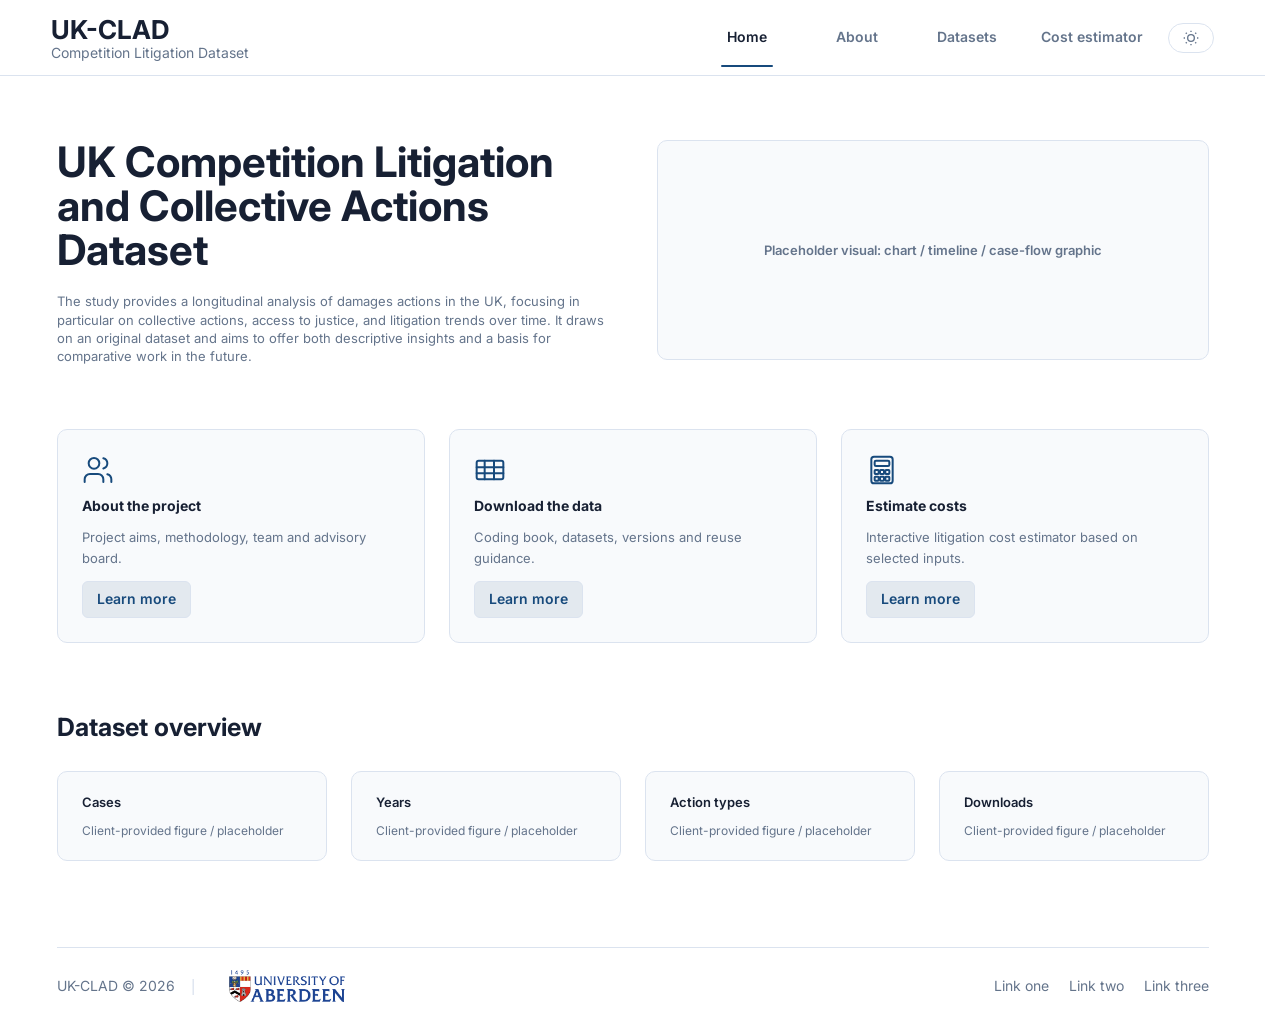
==== index.html @ e4379e20 "Style: Fix person svg" ====
<!doctype html>
<html lang="en">

<head>
  <meta charset="utf-8">
  <meta name="viewport" content="width=device-width, initial-scale=1">
  <title>UK-CLAD</title>
  <link rel="preconnect" href="https://fonts.googleapis.com">
  <link rel="preconnect" href="https://fonts.gstatic.com" crossorigin>
  <link href="https://fonts.googleapis.com/css2?family=Inter:wght@400;600;700&display=swap" rel="stylesheet">
  <link rel="stylesheet" href="css/styles.css">
</head>

<body>
  <header class="site-header">
    <a class="site-logo" href="index.html">
      UK-CLAD
      <span class="site-logo-sub">Competition Litigation Dataset</span>
    </a>
    <nav class="site-nav" aria-label="Main navigation">
      <a href="index.html" aria-current="page">Home</a>
      <a href="pages/about.html">About</a>
      <a href="pages/datasets.html">Datasets</a>
      <a href="pages/cost-estimator.html">Cost estimator</a>
      <button class="tbtn theme-toggle" id="tbtn" type="button" aria-label="Toggle theme">
        <svg class="tbtn-sun" viewBox="0 0 24 24" fill="none" stroke="currentColor" stroke-width="2" width="14" height="14">
          <circle cx="12" cy="12" r="5"/><line x1="12" y1="1" x2="12" y2="3"/><line x1="12" y1="21" x2="12" y2="23"/><line x1="4.22" y1="4.22" x2="5.64" y2="5.64"/><line x1="18.36" y1="18.36" x2="19.78" y2="19.78"/><line x1="1" y1="12" x2="3" y2="12"/><line x1="21" y1="12" x2="23" y2="12"/><line x1="4.22" y1="19.78" x2="5.64" y2="18.36"/><line x1="18.36" y1="5.64" x2="19.78" y2="4.22"/>
        </svg>
        <svg class="tbtn-moon" viewBox="0 0 16 16" fill="currentColor" width="11" height="11">
          <path d="M6 .278a.768.768 0 0 1 .08.858 7.208 7.208 0 0 0-.878 3.46c0 4.021 3.278 7.277 7.318 7.277.527 0 1.04-.055 1.533-.16a.787.787 0 0 1 .81.316.733.733 0 0 1-.031.893A8.349 8.349 0 0 1 8.344 16C3.734 16 0 12.286 0 7.71 0 4.266 2.114 1.312 5.124.06A.752.752 0 0 1 6 .278z"/>
        </svg>
      </button>
    </nav>
    <button class="hamburger" id="hamburger" type="button" aria-label="Toggle menu" aria-controls="mobile-menu" aria-expanded="false">
      <svg fill="none" stroke="currentColor" viewBox="0 0 24 24">
        <path stroke-linecap="round" stroke-linejoin="round" stroke-width="2" d="M4 6h16M4 12h16M4 18h16"/>
      </svg>
    </button>
  </header>

  <div id="mobile-menu" aria-hidden="true">
    <ul class="mobile-nav">
      <li><a href="index.html" aria-current="page">Home</a></li>
      <li><a href="pages/about.html">About</a></li>
      <li><a href="pages/datasets.html">Datasets</a></li>
      <li><a href="pages/cost-estimator.html">Cost estimator</a></li>
    </ul>
    <button class="tbtn theme-toggle mobile-theme-toggle" type="button" aria-label="Toggle theme">
      <svg class="tbtn-sun" viewBox="0 0 24 24" fill="none" stroke="currentColor" stroke-width="2" width="14" height="14">
        <circle cx="12" cy="12" r="5"/><line x1="12" y1="1" x2="12" y2="3"/><line x1="12" y1="21" x2="12" y2="23"/><line x1="4.22" y1="4.22" x2="5.64" y2="5.64"/><line x1="18.36" y1="18.36" x2="19.78" y2="19.78"/><line x1="1" y1="12" x2="3" y2="12"/><line x1="21" y1="12" x2="23" y2="12"/><line x1="4.22" y1="19.78" x2="5.64" y2="18.36"/><line x1="18.36" y1="5.64" x2="19.78" y2="4.22"/>
      </svg>
      <svg class="tbtn-moon" viewBox="0 0 16 16" fill="currentColor" width="11" height="11">
        <path d="M6 .278a.768.768 0 0 1 .08.858 7.208 7.208 0 0 0-.878 3.46c0 4.021 3.278 7.277 7.318 7.277.527 0 1.04-.055 1.533-.16a.787.787 0 0 1 .81.316.733.733 0 0 1-.031.893A8.349 8.349 0 0 1 8.344 16C3.734 16 0 12.286 0 7.71 0 4.266 2.114 1.312 5.124.06A.752.752 0 0 1 6 .278z"/>
      </svg>
      <span>Toggle theme</span>
    </button>
  </div>

  <main class="page-shell">

    <!-- TOP SECTION: PROJECT INFO -->
    <section class="home-hero">
      <div class="home-hero-text">
        <h1 class="home-title">UK Competition Litigation and Collective Actions Dataset</h1>
        <p class="home-subtitle">The study provides a longitudinal analysis of damages actions in the UK, focusing in particular on collective actions, access to justice, and litigation trends over time. It draws on an original dataset and aims to offer both descriptive insights and a basis for comparative work in the future.</p>
      </div>
      <div class="home-visual">
        <p>Placeholder visual: chart / timeline / case-flow graphic</p>
      </div>
    </section>

    <!-- FEATURE CARDS -->
    <section class="home-cards" aria-label="Site sections">
      <article class="home-card">
        <svg class="home-card-icon" aria-hidden="true" viewBox="0 0 24 24" fill="none" stroke="currentColor" stroke-width="1.5" stroke-linecap="round" stroke-linejoin="round">
          <circle cx="9" cy="7" r="4"/>
          <path d="M16 21v-2a4 4 0 0 0-4-4H6a4 4 0 0 0-4 4v2"/>
          <path d="M16 3.13a4 4 0 0 1 0 7.75"/>
          <path d="M22 21v-2a4 4 0 0 0-3-3.87"/>
        </svg>
        <h2 class="home-card-title">About the project</h2>
        <p class="home-card-desc">Project aims, methodology, team and advisory board.</p>
        <a href="pages/about.html" class="home-card-link">Learn more</a>
      </article>
      <article class="home-card">
        <svg class="home-card-icon" aria-hidden="true" viewBox="0 0 24 24" fill="none" stroke="currentColor" stroke-width="1.5" stroke-linecap="round" stroke-linejoin="round">
          <rect x="2" y="5" width="20" height="14" rx="1.5"/>
          <line x1="2" y1="10" x2="22" y2="10"/>
          <line x1="2" y1="14.5" x2="22" y2="14.5"/>
          <line x1="8" y1="5" x2="8" y2="19"/>
          <line x1="15" y1="5" x2="15" y2="19"/>
        </svg>
        <h2 class="home-card-title">Download the data</h2>
        <p class="home-card-desc">Coding book, datasets, versions and reuse guidance.</p>
        <a href="pages/datasets.html" class="home-card-link">Learn more</a>
      </article>
      <article class="home-card">
        <svg class="home-card-icon" aria-hidden="true" viewBox="0 0 24 24" fill="none" stroke="currentColor" stroke-width="1.5" stroke-linecap="round" stroke-linejoin="round">
          <rect x="4" y="2" width="16" height="20" rx="2"/>
          <rect x="6.5" y="5" width="11" height="4" rx="1"/>
          <rect x="6.5" y="12" width="3" height="3" rx="0.5"/>
          <rect x="10.5" y="12" width="3" height="3" rx="0.5"/>
          <rect x="14.5" y="12" width="3" height="3" rx="0.5"/>
          <rect x="6.5" y="17" width="3" height="3" rx="0.5"/>
          <rect x="10.5" y="17" width="3" height="3" rx="0.5"/>
          <rect x="14.5" y="17" width="3" height="3" rx="0.5"/>
        </svg>
        <h2 class="home-card-title">Estimate costs</h2>
        <p class="home-card-desc">Interactive litigation cost estimator based on selected inputs.</p>
        <a href="pages/cost-estimator.html" class="home-card-link">Learn more</a>
      </article>
    </section>

    <!-- DATASET OVERVIEW -->
    <section class="home-overview">
      <h2 class="home-overview-title">Dataset overview</h2>
      <div class="home-stats">
        <div class="home-stat">
          <p class="home-stat-label">Cases</p>
          <p class="home-stat-value">Client-provided figure / placeholder</p>
        </div>
        <div class="home-stat">
          <p class="home-stat-label">Years</p>
          <p class="home-stat-value">Client-provided figure / placeholder</p>
        </div>
        <div class="home-stat">
          <p class="home-stat-label">Action types</p>
          <p class="home-stat-value">Client-provided figure / placeholder</p>
        </div>
        <div class="home-stat">
          <p class="home-stat-label">Downloads</p>
          <p class="home-stat-value">Client-provided figure / placeholder</p>
        </div>
      </div>
    </section>

  </main>

  <div id="site-footer"></div>

  <script src="js/main.js"></script>
  <script src="js/navigation.js"></script>
  <script src="js/footer.js"></script>
</body>

</html>
---- css/styles.css ----
:root {
  --color-background: #f8fafc;
  --color-surface: #ffffff;
  --color-text: #172033;
  --color-muted: #64748b;
  --color-border: #dbe3ef;
  --color-accent: #174a7c;
  --space-page: clamp(1rem, 4vw, 4rem);
  --content-width: 72rem;
  --font-body: system-ui, -apple-system, BlinkMacSystemFont, "Segoe UI", sans-serif;
}

[data-theme="dark"] {
  --color-background: #0f172a;
  --color-surface: #1e293b;
  --color-text: #e2e8f0;
  --color-muted: #94a3b8;
  --color-border: #334155;
  --color-accent: #93c5fd;
}

/* RESET */

*,
*::before,
*::after {
  box-sizing: border-box;
}

body,
h1,
h2,
h3,
p {
  margin: 0;
}

img,
svg {
  display: block;
  max-width: 100%;
}

html {
  scrollbar-gutter: stable;
}

button,
input,
select,
textarea {
  font: inherit;
}

body {
  min-height: 100vh;
  background: var(--color-surface);
  color: var(--color-text);
  display: flex;
  flex-direction: column;
  font-family: var(--font-body);
  line-height: 1.6;
}

.page-shell {
  width: min(100% - 2rem, var(--content-width));
  flex: 1;
  margin: 0 auto;
  padding: 4rem 0;
  animation: page-in 0.28s ease both;
}

@keyframes page-in {
  from {
    opacity: 0;
    transform: translateY(10px);
  }

  to {
    opacity: 1;
    transform: none;
  }
}

@media (prefers-reduced-motion: reduce) {
  .page-shell,
  #site-footer footer {
    animation: none;
  }
}

/* HEADER & NAVIGATION */

.site-header {
  position: sticky;
  top: 0;
  z-index: 200;
  display: flex;
  align-items: center;
  justify-content: space-between;
  gap: 2rem;
  padding: 0.85rem var(--space-page);
  background: color-mix(in srgb, var(--color-surface) 88%, transparent);
  border-bottom: 1px solid var(--color-border);
  backdrop-filter: blur(14px);
  -webkit-backdrop-filter: blur(14px);
  transition: background 0.2s ease, border-color 0.2s ease, box-shadow 0.2s ease;
}

.site-header.scrolled {
  background: color-mix(in srgb, var(--color-surface) 94%, transparent);
  border-bottom-color: var(--color-border);
  box-shadow: 0 10px 26px rgba(23, 32, 51, 0.08);
}

.site-logo {
  display: flex;
  flex-direction: column;
  text-decoration: none;
  line-height: 1.2;
  font-family: 'Inter', sans-serif;
  font-weight: 700;
  font-size: 26px;
  color: var(--color-text);
  transition: opacity 0.15s ease;
}

.site-logo:hover,
.site-logo:focus-visible {
  opacity: 0.62;
}

.site-logo-sub {
  font-family: 'Inter', sans-serif;
  font-size: 14px;
  font-weight: 400;
  color: var(--color-muted);
}

.site-nav {
  display: flex;
  flex-wrap: nowrap;
  align-items: center;
  gap: 0.6rem;
  justify-content: flex-end;
}

.site-nav a {
  display: inline-flex;
  align-items: center;
  justify-content: center;
  font-family: 'Inter', sans-serif;
  font-size: 14px;
  font-weight: 600;
  color: var(--color-muted);
  text-decoration: none;
  white-space: nowrap;
  min-width: 6.25rem;
  padding: 0.45rem 0.15rem;
  border-radius: 0;
  position: relative;
  transition: color 0.15s ease;
}

.site-nav a[href$="cost-estimator.html"] {
  min-width: 8.25rem;
}

.site-nav a::after {
  content: "";
  position: absolute;
  left: 24%;
  right: 24%;
  bottom: -0.7rem;
  height: 2px;
  border-radius: 999px;
  background: var(--color-accent);
  transform: scaleX(0);
  transform-origin: center;
  transition: transform 0.18s ease;
}

.site-nav a[aria-current="page"] {
  color: var(--color-text);
}

.site-nav a:hover,
.site-nav a[aria-current="page"] {
  color: var(--color-text);
}

.site-nav a[aria-current="page"]::after {
  transform: scaleX(1);
}

.site-nav:hover a[aria-current="page"]:not(:hover)::after {
  transform: scaleX(0);
}

.site-nav a:hover::after {
  transform: scaleX(1);
}

/* HAMBURGER MENU */

.hamburger {
  display: none;
  background: none;
  border: none;
  cursor: pointer;
  padding: 8px;
  color: var(--color-text);
  margin-left: auto;
}

.hamburger:hover { color: var(--color-accent); }

.hamburger svg {
  width: 24px;
  height: 24px;
  display: block;
}

/* MOBILE MENU */

#mobile-menu {
  display: none;
  position: fixed;
  top: 57px;
  left: 0;
  right: 0;
  bottom: 0;
  flex-direction: column;
  background: color-mix(in srgb, var(--color-surface) 96%, transparent);
  border-top: 1px solid var(--color-border);
  z-index: 199;
  overflow-y: auto;
  backdrop-filter: blur(14px);
  -webkit-backdrop-filter: blur(14px);
  box-shadow: 0 18px 40px rgba(23, 32, 51, 0.14);
}

#mobile-menu.open { display: flex; }

.mobile-nav {
  list-style: none;
  padding: 0;
  margin: 0;
  display: flex;
  flex-direction: column;
}

.mobile-nav a {
  display: block;
  padding: 1.35rem var(--space-page);
  color: var(--color-text);
  font-size: clamp(1.2rem, 5vw, 1.75rem);
  font-weight: 700;
  text-decoration: none;
  border-bottom: 1px solid var(--color-border);
  transition: background 0.15s ease, color 0.15s ease, padding-left 0.15s ease;
}

.mobile-nav a:hover,
.mobile-nav a[aria-current="page"] {
  color: var(--color-accent);
  background: var(--color-background);
  padding-left: calc(var(--space-page) + 0.45rem);
}

/* THEME TOGGLE */

.tbtn {
  display: flex;
  align-items: center;
  gap: 6px;
  padding: 6px 14px;
  border-radius: 20px;
  font-size: 0.8rem;
  font-weight: 600;
  cursor: pointer;
  background: var(--color-surface);
  border: 1px solid var(--color-border);
  color: var(--color-muted);
  transition: all 0.2s;
}

.tbtn:hover {
  color: var(--color-accent);
  border-color: var(--color-accent);
}

.tbtn svg {
  display: block;
  width: 16px;
  height: 16px;
}

.tbtn-moon                { display: none }
[data-theme="light"] .tbtn-sun  { display: block }
[data-theme="light"] .tbtn-moon { display: none }
[data-theme="dark"]  .tbtn-sun  { display: none }
[data-theme="dark"]  .tbtn-moon { display: block }

.mobile-theme-toggle {
  justify-content: center;
  width: calc(100% - 2rem);
  margin: 1rem;
  min-height: 2.75rem;
}

/* FOOTER */

footer {
  padding: 22px var(--space-page);
  background: var(--color-surface);
}

#site-footer footer {
  animation: page-in 0.28s ease both;
}

.foot-left,
footer nav {
  display: flex;
  align-items: center;
  gap: 1rem;
}

.foot-inner {
  max-width: var(--content-width);
  margin: 0 auto;
  display: flex;
  align-items: center;
  justify-content: space-between;
  gap: 1rem;
  border-top: 1px solid var(--color-border);
  padding-top: 22px;
}

footer nav { display: flex; gap: 1.25rem; }

.foot-text,
footer a {
  font-family: 'Inter', sans-serif;
  font-size: 14px;
  font-weight: 400;
  text-decoration: none;
}

.foot-text {
  color: var(--color-muted);
}

footer a {
  color: var(--color-muted);
}

footer a:hover { color: var(--color-accent); }
.foot-sep {
  color: var(--color-border);
}

.foot-logo {
  height: 32px;
  width: 150px;
  object-fit: contain;
}

.foot-logo-dark {
  display: none;
}

[data-theme="dark"] .foot-logo-light {
  display: none;
}

[data-theme="dark"] .foot-logo-dark {
  display: block;
}

/* HOME PAGE */

.home-hero {
  display: grid;
  grid-template-columns: 1fr 1fr;
  gap: 3rem;
  align-items: start;
  margin-bottom: 4rem;
}

.home-hero-text {
  display: flex;
  flex-direction: column;
  gap: 1.25rem;
}

.home-title {
  font-family: 'Inter', sans-serif;
  font-size: 42px;
  font-weight: 700;
  color: var(--color-text);
  line-height: 1.05;
}

.home-subtitle {
  font-family: 'Inter', sans-serif;
  font-size: 13px;
  font-weight: 400;
  color: var(--color-muted);
  line-height: 1.4;
}

.home-visual {
  background: var(--color-background);
  border: 1px solid var(--color-border);
  border-radius: 10px;
  min-height: 220px;
  display: flex;
  align-items: center;
  justify-content: center;
  padding: 2rem;
}

.home-visual p {
  font-family: 'Inter', sans-serif;
  font-size: 13px;
  font-weight: 600;
  color: var(--color-muted);
  text-align: center;
}

.home-cards {
  display: grid;
  grid-template-columns: repeat(3, 1fr);
  gap: 1.5rem;
  margin-bottom: 4rem;
}

.home-card {
  background: var(--color-background);
  border: 1px solid var(--color-border);
  border-radius: 10px;
  padding: 1.5rem;
  display: flex;
  flex-direction: column;
  gap: 0.75rem;
}

.home-card-icon {
  width: 32px;
  height: 32px;
  color: var(--color-accent);
}

.home-card-title {
  font-family: 'Inter', sans-serif;
  font-size: 14px;
  font-weight: 700;
  color: var(--color-text);
  line-height: 1.2;
}

.home-card-desc {
  font-family: 'Inter', sans-serif;
  font-size: 13px;
  font-weight: 400;
  color: var(--color-muted);
  flex: 1;
}

.home-card-link {
  display: inline-block;
  align-self: flex-start;
  font-family: 'Inter', sans-serif;
  font-size: 14px;
  font-weight: 600;
  color: var(--color-accent);
  text-decoration: none;
  background: color-mix(in srgb, var(--color-accent) 12%, var(--color-surface));
  border: 1px solid var(--color-border);
  border-radius: 6px;
  padding: 0.4rem 0.9rem;
  transition: background 0.15s;
}

.home-card-link:hover {
  background: color-mix(in srgb, var(--color-accent) 18%, var(--color-surface));
}

.home-overview-title {
  font-family: 'Inter', sans-serif;
  font-size: 25px;
  font-weight: 700;
  color: var(--color-text);
  margin-bottom: 1.5rem;
}

.home-stats {
  display: grid;
  grid-template-columns: repeat(4, 1fr);
  gap: 1.5rem;
}

.home-stat {
  background: var(--color-background);
  border: 1px solid var(--color-border);
  border-radius: 10px;
  padding: 1.25rem 1.5rem;
  display: flex;
  flex-direction: column;
  gap: 0.5rem;
}

.home-stat-label {
  font-family: 'Inter', sans-serif;
  font-size: 13px;
  font-weight: 600;
  color: var(--color-text);
}

.home-stat-value {
  font-family: 'Inter', sans-serif;
  font-size: 12px;
  font-weight: 400;
  color: var(--color-muted);
}

@media (max-width: 900px) {
  .home-hero { grid-template-columns: 1fr; }
  .home-cards { grid-template-columns: 1fr; }
  .home-stats { grid-template-columns: repeat(2, 1fr); }
}

@media (max-width: 520px) {
  .home-title { font-size: 24px; }
  .home-subtitle { font-size: 14px; }
  .home-stats { grid-template-columns: 1fr; }
}

/* COST ESTIMATOR */

.estimator-intro {
  max-width: 44rem;
  margin-bottom: 1.75rem;
}

.estimator-intro h1 {
  margin-bottom: 0.5rem;
  font-size: clamp(2rem, 5vw, 3.25rem);
  line-height: 1.05;
}

.estimator-intro p,
.estimator-panel p {
  color: var(--color-muted);
}

.estimator-grid {
  display: grid;
  grid-template-columns: minmax(0, 1fr) minmax(18rem, 0.82fr);
  gap: 3rem;
  align-items: start;
}

.estimator-side {
  display: grid;
  gap: 1.5rem;
}

.estimator-panel {
  border: 1px solid var(--color-border);
  border-radius: 6px;
  background: var(--color-surface);
  padding: 1.5rem;
}

.estimator-panel h2 {
  margin-bottom: 1.25rem;
  font-size: 1.15rem;
  line-height: 1.25;
}

.estimator-form {
  display: grid;
  gap: 0.95rem;
}

.estimator-form label {
  display: grid;
  gap: 0.35rem;
  color: var(--color-text);
  font-size: 0.88rem;
  font-weight: 700;
}

.estimator-form select,
.estimator-form input[type="number"],
.estimator-form input[inputmode="numeric"] {
  width: 100%;
  min-height: 2.55rem;
  border: 1px solid var(--color-border);
  border-radius: 4px;
  background: var(--color-background);
  color: var(--color-text);
  font: inherit;
  font-size: 0.95rem;
  font-weight: 500;
  padding: 0 0.75rem;
}

.estimator-form select:focus,
.estimator-form input[type="number"]:focus,
.estimator-form input[inputmode="numeric"]:focus {
  border-color: var(--color-accent);
  outline: 3px solid color-mix(in srgb, var(--color-accent) 22%, transparent);
}

.checkbox-row {
  grid-template-columns: auto 1fr;
  align-items: center;
  gap: 0.65rem;
}

.checkbox-row input {
  width: 1rem;
  height: 1rem;
  accent-color: var(--color-accent);
}

.estimator-form button,
.download-actions button {
  min-height: 2.55rem;
  border: 1px solid var(--color-accent);
  border-radius: 4px;
  background: var(--color-accent);
  color: #ffffff;
  cursor: pointer;
  font: inherit;
  font-size: 0.9rem;
  font-weight: 700;
  padding: 0 1rem;
}

.estimator-form button:disabled {
  background: color-mix(in srgb, var(--color-accent) 12%, var(--color-surface));
  border-color: color-mix(in srgb, var(--color-accent) 20%, var(--color-border));
  color: var(--color-accent);
  cursor: not-allowed;
}

.download-actions {
  display: flex;
  flex-wrap: wrap;
  gap: 0.75rem;
  margin-bottom: 1rem;
}

.download-actions button {
  min-height: 2.15rem;
  background: color-mix(in srgb, var(--color-accent) 12%, var(--color-surface));
  border-color: color-mix(in srgb, var(--color-accent) 22%, var(--color-border));
  color: var(--color-accent);
  cursor: not-allowed;
}

.estimator-result dl { display: grid; gap: 0; }

.estimator-result dl div {
  display: grid;
  grid-template-columns: minmax(9rem, 1fr) minmax(10rem, 1.35fr);
  gap: 1.25rem;
  padding: 0.85rem 0;
  border-bottom: 1px solid var(--color-border);
}

.estimator-result dl div:first-child { padding-top: 0; }
.estimator-result dl div:last-child  { border-bottom: 0; padding-bottom: 0; }

.estimator-result dt {
  color: var(--color-muted);
  font-size: 0.9rem;
  font-weight: 600;
}

.estimator-result dd {
  color: var(--color-accent);
  font-size: 0.95rem;
  font-weight: 800;
  text-align: right;
  overflow-wrap: anywhere;
}

.estimator-result dl div.unrecoverable-cost-row {
  margin: 0 -0.65rem;
  border-bottom-color: color-mix(in srgb, #dc2626 14%, var(--color-border));
  border-left: 2px solid color-mix(in srgb, #dc2626 70%, var(--color-border));
  border-radius: 4px;
  background: color-mix(in srgb, #dc2626 5%, var(--color-surface));
  padding-top: 0.85rem;
  padding-right: 0.65rem;
  padding-bottom: 0.85rem;
  padding-left: 0.65rem;
}

.estimator-result dl div.unrecoverable-cost-row:last-child {
  padding-bottom: 0.85rem;
}

.estimator-result .unrecoverable-cost-row dt {
  color: color-mix(in srgb, #dc2626 48%, var(--color-text));
}

.estimator-result .unrecoverable-cost-row dd {
  color: color-mix(in srgb, #dc2626 68%, var(--color-accent));
}

.estimator-notes {
  margin-top: 3rem;
  min-height: 10rem;
}

/* ABOUT PAGE */

.about-page {
  display: grid;
  gap: 3rem;
}

.about-hero {
  max-width: 48rem;
}

.about-hero h1 {
  margin-bottom: 0.65rem;
  font-size: clamp(2rem, 5vw, 3.25rem);
  line-height: 1.05;
}

.about-hero p,
.about-card p,
.person-card p {
  color: var(--color-muted);
}

.about-card-grid {
  display: grid;
  grid-template-columns: repeat(2, minmax(0, 1fr));
  gap: 1.25rem;
}

.about-card,
.person-card {
  border: 1px solid var(--color-border);
  border-radius: 6px;
  background: var(--color-surface);
  padding: 1.35rem;
}

.about-card h2,
.section-heading h2 {
  font-size: 1.25rem;
  line-height: 1.25;
}

.people-section-title {
  font-size: 1.5rem;
  font-weight: 700;
  color: var(--color-text);
}

.about-card h2 {
  margin-bottom: 1rem;
}

.methodology-card {
  display: flex;
  flex-direction: column;
}

.objective-list {
  display: grid;
  gap: 0.65rem;
  margin: 0;
  padding: 0;
}

.objective-list {
  list-style: none;
}

.objective-list li {
  border: 1px solid var(--color-border);
  border-radius: 4px;
  background: var(--color-background);
  color: var(--color-muted);
  font-size: 0.9rem;
  font-weight: 700;
  line-height: 1.35;
  padding: 0.65rem 0.75rem;
}

.method-placeholder {
  display: grid;
  gap: 0.5rem;
  place-items: center;
  flex: 1;
  min-height: 8.5rem;
  margin-top: 1.25rem;
  border: 1px solid var(--color-border);
  border-radius: 6px;
  background: var(--color-background);
  padding: 1.25rem;
}

.method-placeholder span {
  color: var(--color-text);
  font-size: 0.95rem;
  font-weight: 800;
  line-height: 1.25;
  text-align: center;
}

.people-section {
  display: grid;
  gap: 1rem;
}

.section-heading {
  max-width: 42rem;
}

.people-grid {
  display: grid;
  grid-template-columns: repeat(4, minmax(0, 1fr));
  gap: 1.25rem;
}

.person-card {
  display: grid;
  gap: 0.8rem;
  align-content: start;
}

.person-avatar {
  width: 3rem;
  height: 3rem;
  border-radius: 50%;
  background: color-mix(in srgb, var(--color-accent) 14%, var(--color-surface));
  border: 1px solid color-mix(in srgb, var(--color-accent) 18%, var(--color-border));
}

.person-card h3 {
  margin: 0;
  font-size: 1rem;
  line-height: 1.25;
}

.person-role {
  margin-top: 0.15rem;
  font-size: 0.82rem;
  font-weight: 700;
}

.person-card > p {
  font-size: 0.9rem;
}

/* DATASETS PAGE */

.datasets-page {
  display: grid;
  gap: 3rem;
}

.datasets-hero {
  display: grid;
  grid-template-columns: minmax(0, 1fr) minmax(21rem, 0.52fr);
  gap: 2rem;
  align-items: start;
}

.datasets-hero-copy {
  max-width: 48rem;
}

.datasets-hero h1 {
  margin-bottom: 0.65rem;
  font-size: clamp(2rem, 5vw, 3.25rem);
  line-height: 1.05;
}

.datasets-hero p,
.resource-card p,
.datasets-panel-placeholder p {
  color: var(--color-muted);
}

.datasets-image-placeholder {
  display: grid;
  min-height: 13.5rem;
  place-items: center;
  border: 1px dashed color-mix(in srgb, var(--color-accent) 34%, var(--color-border));
  border-radius: 6px;
  background: color-mix(in srgb, var(--color-accent) 5%, var(--color-surface));
  color: var(--color-muted);
  font-size: 0.95rem;
  font-weight: 700;
  padding: 1.35rem;
}

.resource-label {
  display: block;
  color: var(--color-accent);
  font-size: 0.78rem;
  font-weight: 800;
  letter-spacing: 0;
  margin-bottom: 0.5rem;
}

.resource-grid {
  display: grid;
  grid-template-columns: repeat(3, minmax(0, 1fr));
  gap: 1.25rem;
}

.resource-card,
.datasets-panel {
  border: 1px solid var(--color-border);
  border-radius: 6px;
  background: var(--color-surface);
  padding: 0.95rem;
}

.resource-card {
  display: grid;
  grid-template-rows: auto auto auto minmax(0, 1fr) auto;
  min-height: 0;
  align-items: flex-start;
}

.resource-card h2,
.datasets-panel h2 {
  font-size: 1.12rem;
  line-height: 1.25;
}

.resource-card h2 {
  margin-bottom: 0.55rem;
}

.resource-card p {
  font-size: 0.94rem;
}

.resource-meta {
  color: var(--color-text);
  font-weight: 700;
  margin-bottom: 0.55rem;
}

.resource-action {
  display: inline-flex;
  align-items: center;
  justify-content: center;
  min-height: 2.35rem;
  margin-top: 0.7rem;
  border: 1px solid var(--color-accent);
  border-radius: 4px;
  background: var(--color-accent);
  color: #ffffff;
  cursor: pointer;
  font-size: 0.9rem;
  font-weight: 800;
  line-height: 1.2;
  padding: 0.55rem 0.85rem;
  text-decoration: none;
}

.resource-action:disabled {
  background: color-mix(in srgb, var(--color-accent) 10%, var(--color-surface));
  border-color: color-mix(in srgb, var(--color-accent) 20%, var(--color-border));
  color: var(--color-accent);
  cursor: not-allowed;
}

.resource-note {
  margin-top: 0.75rem;
  font-size: 0.82rem;
}

.datasets-detail-grid {
  display: grid;
  grid-template-columns: minmax(0, 1.15fr) minmax(0, 0.85fr);
  gap: 1.25rem;
}

.datasets-panel h2 {
  margin-bottom: 1rem;
}

.datasets-panel-placeholder {
  position: relative;
  min-height: 10rem;
  border: 1px dashed color-mix(in srgb, var(--color-accent) 28%, var(--color-border));
  background: color-mix(in srgb, var(--color-accent) 4%, var(--color-surface));
  padding-top: 2.65rem;
}

.datasets-panel-placeholder p {
  font-size: 0.95rem;
  font-weight: 700;
  line-height: 1.5;
}

.placeholder-status {
  position: absolute;
  top: 1rem;
  right: 1rem;
  border: 1px solid var(--color-border);
  border-radius: 4px;
  background: color-mix(in srgb, var(--color-muted) 10%, var(--color-surface));
  color: var(--color-muted);
  font-size: 0.72rem;
  font-weight: 800;
  line-height: 1;
  padding: 0.35rem 0.45rem;
}

/* RESPONSIVENESS */

@media (max-width: 830px) {
  .hamburger {
    display: flex;
    align-items: center;
    justify-content: center;
  }
  .site-nav { display: none; }
}

@media (max-width: 800px) {
  .estimator-grid {
    grid-template-columns: 1fr;
    gap: 1.5rem;
  }

  .datasets-hero,
  .about-card-grid,
  .resource-grid,
  .datasets-detail-grid {
    grid-template-columns: 1fr;
  }

  .people-grid {
    grid-template-columns: repeat(2, minmax(0, 1fr));
  }

  .resource-card {
    min-height: 0;
  }
}

@media (max-width: 700px) {
  .foot-inner {
    flex-direction: column;
    text-align: center;
  }
}

@media (max-width: 520px) {
  .estimator-panel { padding: 1.15rem; }

  .datasets-page {
    gap: 2rem;
  }

  .about-page {
    gap: 2rem;
  }

  .datasets-image-placeholder,
  .about-card,
  .person-card,
  .resource-card,
  .datasets-panel {
    padding: 1.1rem;
  }

  .people-grid {
    grid-template-columns: 1fr;
  }

  .estimator-result dl div {
    grid-template-columns: 1fr;
    gap: 0.2rem;
  }

  .estimator-result dd {
    margin-left: 0;
    text-align: left;
  }

  .estimator-result dl div.unrecoverable-cost-row {
    margin-right: 0;
  }

}
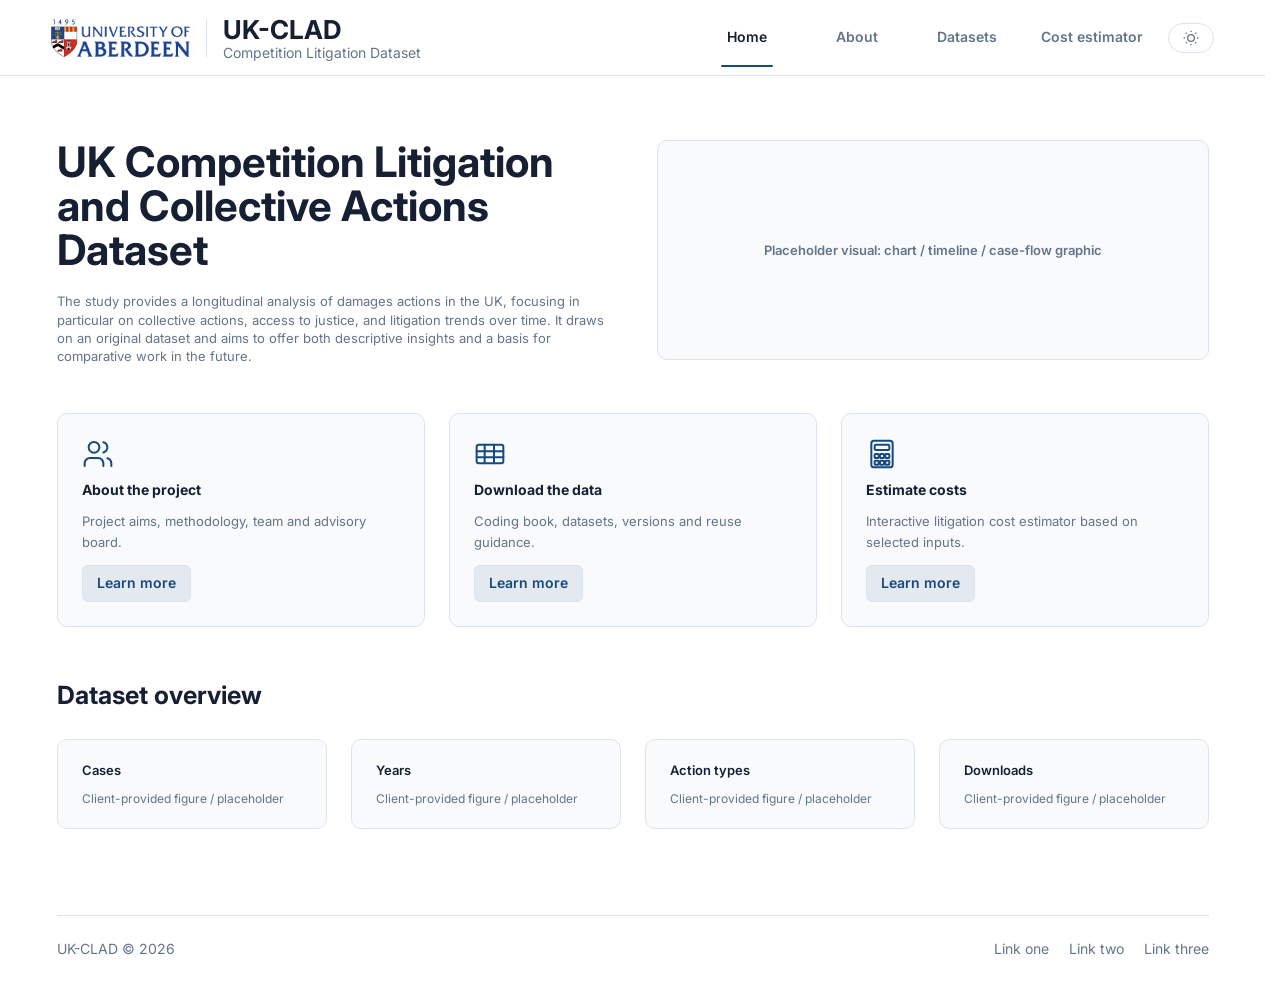
==== commit 98645a49: "deploy: update demo snapshot - Source snapshot: Aberdeen-Software-Factory/ECLAJ tag demo-2026-06-16-" ====
--- a/index.html
+++ b/index.html
@@ -13,10 +13,14 @@
 
 <body>
   <header class="site-header">
-    <a class="site-logo" href="index.html">
-      UK-CLAD
-      <span class="site-logo-sub">Competition Litigation Dataset</span>
-    </a>
+    <div class="header-brand">
+      <img src="assets/images/UoA-Primary-Logo-RGB-2023.png" alt="University of Aberdeen" class="nav-uoa-logo nav-uoa-logo-light">
+      <img src="assets/images/UoA-Primary-Logo-MONO-white.png" alt="University of Aberdeen" class="nav-uoa-logo nav-uoa-logo-dark">
+      <a class="site-logo" href="index.html">
+        UK-CLAD
+        <span class="site-logo-sub">Competition Litigation Dataset</span>
+      </a>
+    </div>
     <nav class="site-nav" aria-label="Main navigation">
       <a href="index.html" aria-current="page">Home</a>
       <a href="pages/about.html">About</a>
--- a/css/styles.css
+++ b/css/styles.css
@@ -199,6 +199,32 @@
 
 .site-nav a:hover::after {
   transform: scaleX(1);
+}
+
+.header-brand {
+  display: flex;
+  align-items: center;
+  gap: 1rem;
+}
+
+.nav-uoa-logo {
+  height: 38px;
+  width: auto;
+  object-fit: contain;
+  padding-right: 1rem;
+  border-right: 1px solid var(--color-border);
+}
+
+.nav-uoa-logo-dark {
+  display: none;
+}
+
+[data-theme="dark"] .nav-uoa-logo-light {
+  display: none;
+}
+
+[data-theme="dark"] .nav-uoa-logo-dark {
+  display: block;
 }
 
 /* HAMBURGER MENU */
@@ -386,7 +412,7 @@
   grid-template-columns: 1fr 1fr;
   gap: 3rem;
   align-items: start;
-  margin-bottom: 4rem;
+  margin-bottom: 3rem;
 }
 
 .home-hero-text {
@@ -434,7 +460,7 @@
   display: grid;
   grid-template-columns: repeat(3, 1fr);
   gap: 1.5rem;
-  margin-bottom: 4rem;
+  margin-bottom: 3rem;
 }
 
 .home-card {
@@ -576,7 +602,7 @@
 }
 
 .estimator-panel h2 {
-  margin-bottom: 1.25rem;
+  margin-bottom: 0.5rem;
   font-size: 1.15rem;
   line-height: 1.25;
 }
@@ -584,6 +610,10 @@
 .estimator-form {
   display: grid;
   gap: 0.95rem;
+}
+
+.estimator-form h2 {
+  margin-bottom: 0;
 }
 
 .estimator-form label {
@@ -653,6 +683,7 @@
   display: flex;
   flex-wrap: wrap;
   gap: 0.75rem;
+  margin-top: 1.25rem;
   margin-bottom: 1rem;
 }
 
@@ -715,9 +746,22 @@
   color: color-mix(in srgb, #dc2626 68%, var(--color-accent));
 }
 
+.estimator-left {
+  display: flex;
+  flex-direction: column;
+  gap: 1.25rem;
+}
+
 .estimator-notes {
-  margin-top: 3rem;
-  min-height: 10rem;
+  padding: 1rem 1.35rem;
+  font-size: 0.9rem;
+}
+
+.estimator-notes h2 {
+  font-size: 1rem;
+  font-weight: 700;
+  color: var(--color-text);
+  margin-bottom: 0.4rem;
 }
 
 /* ABOUT PAGE */
@@ -1029,7 +1073,7 @@
 
 /* RESPONSIVENESS */
 
-@media (max-width: 830px) {
+@media (max-width: 1000px) {
   .hamburger {
     display: flex;
     align-items: center;
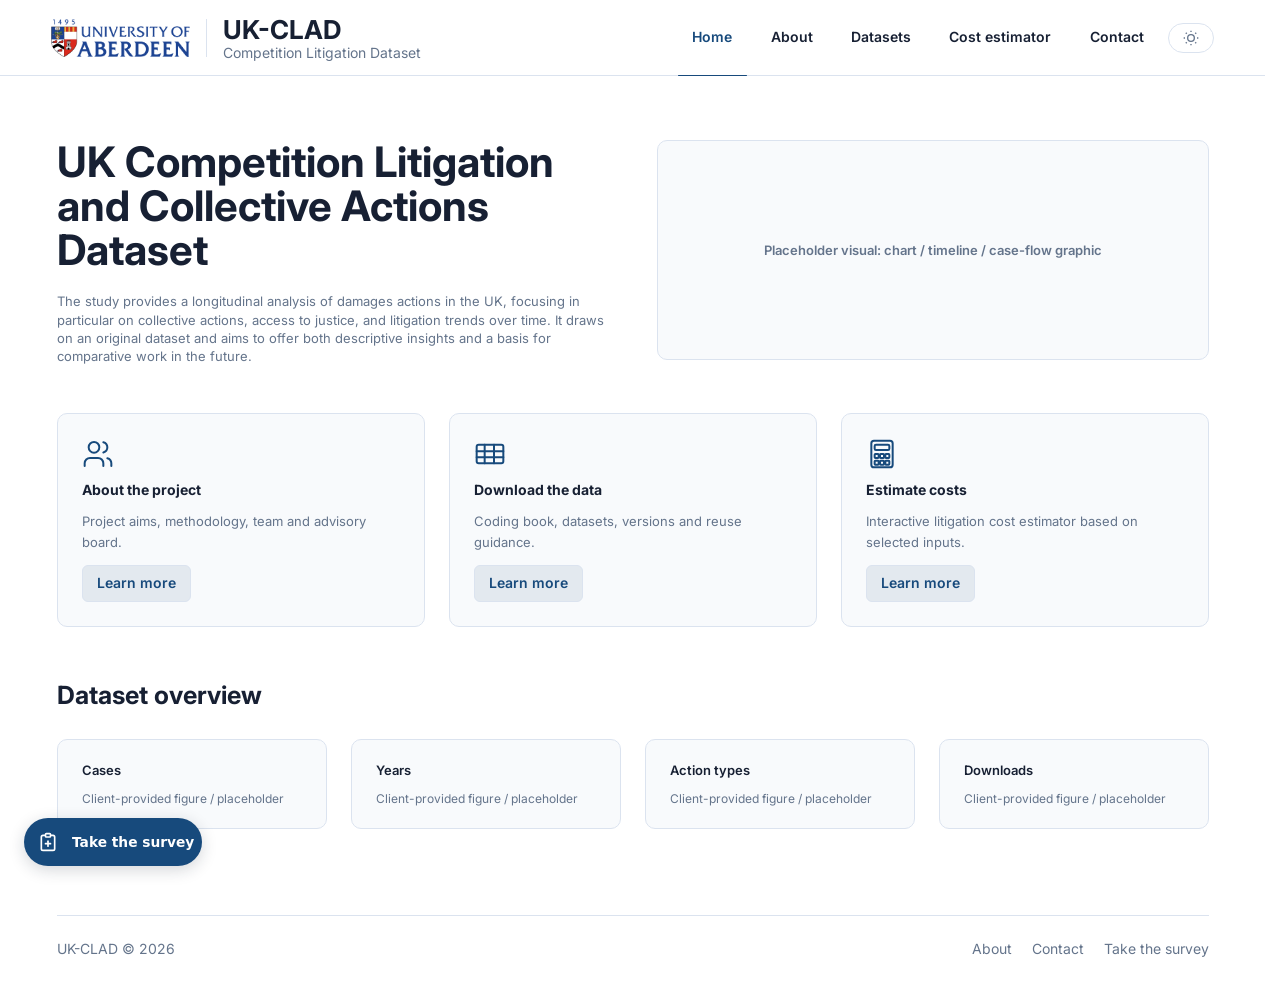
==== commit cf659714: "deploy: update demo snapshot - Source snapshot: Aberdeen-Software-Factory/ECLAJ tag demo-2026-06-17-" ====
--- a/index.html
+++ b/index.html
@@ -14,8 +14,10 @@
 <body>
   <header class="site-header">
     <div class="header-brand">
-      <img src="assets/images/UoA-Primary-Logo-RGB-2023.png" alt="University of Aberdeen" class="nav-uoa-logo nav-uoa-logo-light">
-      <img src="assets/images/UoA-Primary-Logo-MONO-white.png" alt="University of Aberdeen" class="nav-uoa-logo nav-uoa-logo-dark">
+      <a href="https://www.abdn.ac.uk/" target="_blank" rel="noopener noreferrer">
+        <img src="assets/images/UoA-Primary-Logo-RGB-2023.png" alt="University of Aberdeen" class="nav-uoa-logo nav-uoa-logo-light">
+        <img src="assets/images/UoA-Primary-Logo-MONO-white.png" alt="University of Aberdeen" class="nav-uoa-logo nav-uoa-logo-dark">
+      </a>
       <a class="site-logo" href="index.html">
         UK-CLAD
         <span class="site-logo-sub">Competition Litigation Dataset</span>
@@ -26,6 +28,7 @@
       <a href="pages/about.html">About</a>
       <a href="pages/datasets.html">Datasets</a>
       <a href="pages/cost-estimator.html">Cost estimator</a>
+      <a href="pages/contact.html">Contact</a>
       <button class="tbtn theme-toggle" id="tbtn" type="button" aria-label="Toggle theme">
         <svg class="tbtn-sun" viewBox="0 0 24 24" fill="none" stroke="currentColor" stroke-width="2" width="14" height="14">
           <circle cx="12" cy="12" r="5"/><line x1="12" y1="1" x2="12" y2="3"/><line x1="12" y1="21" x2="12" y2="23"/><line x1="4.22" y1="4.22" x2="5.64" y2="5.64"/><line x1="18.36" y1="18.36" x2="19.78" y2="19.78"/><line x1="1" y1="12" x2="3" y2="12"/><line x1="21" y1="12" x2="23" y2="12"/><line x1="4.22" y1="19.78" x2="5.64" y2="18.36"/><line x1="18.36" y1="5.64" x2="19.78" y2="4.22"/>
@@ -48,6 +51,7 @@
       <li><a href="pages/about.html">About</a></li>
       <li><a href="pages/datasets.html">Datasets</a></li>
       <li><a href="pages/cost-estimator.html">Cost estimator</a></li>
+      <li><a href="pages/contact.html">Contact</a></li>
     </ul>
     <button class="tbtn theme-toggle mobile-theme-toggle" type="button" aria-label="Toggle theme">
       <svg class="tbtn-sun" viewBox="0 0 24 24" fill="none" stroke="currentColor" stroke-width="2" width="14" height="14">
@@ -145,6 +149,7 @@
   <script src="js/main.js"></script>
   <script src="js/navigation.js"></script>
   <script src="js/footer.js"></script>
+  <script src="js/survey.js"></script>
 </body>
 
 </html>
--- a/css/styles.css
+++ b/css/styles.css
@@ -143,6 +143,7 @@
   align-items: center;
   gap: 0.6rem;
   justify-content: flex-end;
+  align-self: stretch;
 }
 
 .site-nav a {
@@ -152,27 +153,23 @@
   font-family: 'Inter', sans-serif;
   font-size: 14px;
   font-weight: 600;
-  color: var(--color-muted);
+  color: var(--color-text);
   text-decoration: none;
   white-space: nowrap;
-  min-width: 6.25rem;
-  padding: 0.45rem 0.15rem;
+  padding: 0 0.9rem;
+  align-self: stretch;
   border-radius: 0;
   position: relative;
   transition: color 0.15s ease;
 }
 
-.site-nav a[href$="cost-estimator.html"] {
-  min-width: 8.25rem;
-}
 
 .site-nav a::after {
   content: "";
   position: absolute;
-  left: 24%;
-  right: 24%;
-  bottom: -0.7rem;
-  height: 2px;
+  width: 100%;
+  bottom: -0.89rem;
+  height: 1px;
   border-radius: 999px;
   background: var(--color-accent);
   transform: scaleX(0);
@@ -180,13 +177,9 @@
   transition: transform 0.18s ease;
 }
 
-.site-nav a[aria-current="page"] {
-  color: var(--color-text);
-}
-
 .site-nav a:hover,
 .site-nav a[aria-current="page"] {
-  color: var(--color-text);
+  color: var(--color-accent);
 }
 
 .site-nav a[aria-current="page"]::after {
@@ -682,6 +675,7 @@
 .download-actions {
   display: flex;
   flex-wrap: wrap;
+  align-items: center;
   gap: 0.75rem;
   margin-top: 1.25rem;
   margin-bottom: 1rem;
@@ -689,10 +683,32 @@
 
 .download-actions button {
   min-height: 2.15rem;
+}
+
+.download-actions button:disabled {
   background: color-mix(in srgb, var(--color-accent) 12%, var(--color-surface));
   border-color: color-mix(in srgb, var(--color-accent) 22%, var(--color-border));
   color: var(--color-accent);
   cursor: not-allowed;
+}
+
+.download-actions button:not(:disabled) {
+  background: var(--color-accent);
+  border-color: var(--color-accent);
+  color: #ffffff;
+  cursor: pointer;
+}
+
+.download-actions button:not(:disabled):hover,
+.download-actions button:not(:disabled):focus-visible {
+  background: color-mix(in srgb, var(--color-accent) 86%, #000000);
+  border-color: color-mix(in srgb, var(--color-accent) 86%, #000000);
+}
+
+.download-format-note {
+  color: var(--color-muted);
+  font-size: 0.78rem;
+  line-height: 1.35;
 }
 
 .estimator-result dl { display: grid; gap: 0; }
@@ -764,6 +780,88 @@
   margin-bottom: 0.4rem;
 }
 
+/* SURVEY CTA */
+
+.survey-float {
+  position: fixed;
+  bottom: 34px;
+  left: 24px;
+  z-index: 9998;
+}
+
+.survey-float-btn {
+  display: flex;
+  align-items: center;
+  width: 178px;
+  height: 48px;
+  overflow: hidden;
+  border-radius: 28px;
+  background: var(--color-accent);
+  color: #ffffff;
+  text-decoration: none;
+  white-space: nowrap;
+  box-shadow: 0 4px 16px rgba(23, 32, 51, 0.18);
+  transition: box-shadow 0.2s ease, transform 0.2s ease;
+}
+
+.survey-float-btn:hover,
+.survey-float-btn:focus-visible {
+  box-shadow: 0 6px 20px rgba(23, 32, 51, 0.22);
+  transform: scale(1.06);
+}
+
+.survey-float-btn:focus-visible,
+.contact-survey-link:focus-visible {
+  outline: 3px solid color-mix(in srgb, var(--color-accent) 28%, transparent);
+  outline-offset: 3px;
+}
+
+.survey-float-icon {
+  display: flex;
+  flex-shrink: 0;
+  align-items: center;
+  justify-content: center;
+  width: 48px;
+  height: 48px;
+}
+
+.survey-float-label {
+  padding-right: 18px;
+  font-size: 0.86rem;
+  font-weight: 700;
+}
+
+@keyframes survey-nudge {
+  0% {
+    transform: translateY(0);
+    box-shadow: 0 4px 16px rgba(23, 32, 51, 0.18), 0 0 0 0 color-mix(in srgb, var(--color-accent) 58%, transparent);
+  }
+
+  25% {
+    transform: translateY(-8px);
+    box-shadow: 0 8px 24px rgba(23, 32, 51, 0.22), 0 0 0 8px color-mix(in srgb, var(--color-accent) 28%, transparent);
+  }
+
+  50% {
+    transform: translateY(0);
+    box-shadow: 0 4px 16px rgba(23, 32, 51, 0.18), 0 0 0 16px transparent;
+  }
+
+  75% {
+    transform: translateY(-4px);
+    box-shadow: 0 6px 20px rgba(23, 32, 51, 0.2), 0 0 0 0 transparent;
+  }
+
+  100% {
+    transform: translateY(0);
+    box-shadow: 0 4px 16px rgba(23, 32, 51, 0.18), 0 0 0 0 transparent;
+  }
+}
+
+.survey-float-btn--nudge {
+  animation: survey-nudge 0.9s ease-in-out 3;
+}
+
 /* ABOUT PAGE */
 
 .about-page {
@@ -910,12 +1008,69 @@
   font-size: 0.9rem;
 }
 
+/* CONTACT PAGE */
+
+.contact-page {
+  display: grid;
+  align-content: start;
+  gap: 1.25rem;
+}
+
+.contact-hero {
+  max-width: 42rem;
+}
+
+.contact-hero h1 {
+  margin-bottom: 0.65rem;
+  font-size: clamp(1.9rem, 4vw, 2.65rem);
+  line-height: 1.1;
+}
+
+.contact-hero p,
+.contact-card p {
+  color: var(--color-muted);
+}
+
+.contact-grid {
+  display: grid;
+  grid-template-columns: repeat(2, minmax(0, 1fr));
+  gap: 1.25rem;
+  align-items: stretch;
+}
+
+.contact-card {
+  display: grid;
+  gap: 0.85rem;
+  align-content: start;
+  align-self: stretch;
+  border: 1px solid var(--color-border);
+  border-radius: 6px;
+  background: var(--color-surface);
+  min-height: 0;
+  padding: 1rem;
+}
+
+.contact-card h2 {
+  font-size: 1.08rem;
+  line-height: 1.25;
+}
+
+.contact-card p {
+  font-size: 0.94rem;
+}
+
+.contact-survey-link {
+  justify-self: flex-start;
+}
+
 /* DATASETS PAGE */
 
 .datasets-page {
   display: grid;
   gap: 3rem;
 }
+
+/* Datasets hero */
 
 .datasets-hero {
   display: grid;
@@ -952,6 +1107,8 @@
   font-weight: 700;
   padding: 1.35rem;
 }
+
+/* Top resource cards */
 
 .resource-label {
   display: block;
@@ -966,6 +1123,10 @@
   display: grid;
   grid-template-columns: repeat(3, minmax(0, 1fr));
   gap: 1.25rem;
+}
+
+.resource-grid-two {
+  grid-template-columns: repeat(2, minmax(0, 1fr));
 }
 
 .resource-card,
@@ -1033,6 +1194,183 @@
   font-size: 0.82rem;
 }
 
+/* Dataset downloads table */
+
+.dataset-downloads {
+  min-width: 0;
+}
+
+.dataset-downloads h2 {
+  display: inline-block;
+  margin-bottom: 1.25rem;
+  border-bottom: 3px solid var(--color-accent);
+  font-size: 1.55rem;
+  line-height: 1.1;
+}
+
+.dataset-downloads-table-wrap {
+  width: 100%;
+  max-width: 100%;
+  overflow-x: auto;
+  border: 1px solid var(--color-border);
+  border-radius: 6px;
+  background: var(--color-surface);
+}
+
+.dataset-downloads-table {
+  width: 100%;
+  min-width: 46rem;
+  border-collapse: collapse;
+  font-size: 0.9rem;
+}
+
+.dataset-downloads-table th,
+.dataset-downloads-table td {
+  padding: 0.95rem 1.45rem;
+  text-align: left;
+  vertical-align: middle;
+}
+
+.dataset-downloads-table th {
+  background: color-mix(in srgb, var(--color-muted) 8%, var(--color-surface));
+  color: var(--color-text);
+  font-size: 0.82rem;
+  font-weight: 800;
+  white-space: nowrap;
+}
+
+.table-heading-with-info {
+  display: inline-flex;
+  align-items: center;
+  gap: 0.35rem;
+  position: relative;
+  white-space: nowrap;
+}
+
+.table-info {
+  display: inline-flex;
+  align-items: center;
+  justify-content: center;
+  width: 1rem;
+  height: 1rem;
+  border: 1px solid color-mix(in srgb, var(--color-accent) 35%, var(--color-border));
+  border-radius: 50%;
+  color: var(--color-accent);
+  cursor: help;
+  font-size: 0.68rem;
+  font-weight: 800;
+  line-height: 1;
+}
+
+.table-info::after {
+  position: absolute;
+  top: calc(100% + 0.45rem);
+  left: 0;
+  z-index: 2;
+  min-width: 11rem;
+  max-width: 14rem;
+  border: 1px solid var(--color-border);
+  border-radius: 4px;
+  background: var(--color-surface);
+  box-shadow: 0 0.65rem 1.5rem rgba(0, 0, 0, 0.18);
+  color: var(--color-text);
+  content: attr(data-tooltip);
+  font-size: 0.78rem;
+  font-weight: 700;
+  line-height: 1.35;
+  opacity: 0;
+  padding: 0.45rem 0.55rem;
+  pointer-events: none;
+  text-align: left;
+  transform: translateY(0.25rem);
+  transition: opacity 0.15s ease, transform 0.15s ease;
+  white-space: normal;
+}
+
+.table-info-right::after {
+  right: 0;
+  left: auto;
+}
+
+.table-info:hover::after,
+.table-info:focus-visible::after {
+  opacity: 1;
+  transform: translateY(0);
+}
+
+.dataset-downloads-table td {
+  border-top: 1px solid var(--color-border);
+  color: var(--color-muted);
+}
+
+.dataset-download-button {
+  display: inline-flex;
+  align-items: center;
+  justify-content: center;
+  min-width: 6.25rem;
+  min-height: 2rem;
+  border: 1px solid color-mix(in srgb, var(--color-accent) 18%, var(--color-border));
+  border-radius: 4px;
+  background: color-mix(in srgb, var(--color-accent) 14%, var(--color-surface));
+  color: var(--color-accent);
+  cursor: not-allowed;
+  font-size: 0.74rem;
+  font-weight: 800;
+  line-height: 1;
+  padding: 0.35rem 0.75rem;
+}
+
+.dataset-mobile-list {
+  display: none;
+}
+
+.dataset-mobile-card {
+  border: 1px solid var(--color-border);
+  border-radius: 6px;
+  background: var(--color-surface);
+  padding: 1rem;
+}
+
+.dataset-mobile-card h3 {
+  margin-bottom: 0.85rem;
+  font-size: 1rem;
+  line-height: 1.25;
+}
+
+.dataset-mobile-card dl {
+  display: grid;
+  gap: 0.55rem;
+  margin-bottom: 0.9rem;
+}
+
+.dataset-mobile-card dl div {
+  display: grid;
+  grid-template-columns: 5.4rem minmax(0, 1fr);
+  gap: 0.75rem;
+  align-items: baseline;
+}
+
+.dataset-mobile-card dt {
+  color: var(--color-text);
+  font-size: 0.78rem;
+  font-weight: 800;
+}
+
+.dataset-mobile-card dd {
+  color: var(--color-muted);
+  font-size: 0.88rem;
+  margin-left: 0;
+}
+
+.dataset-request-note {
+  margin-top: 0.55rem;
+  color: var(--color-muted);
+  font-size: 0.78rem;
+  font-weight: 700;
+}
+
+/* Dataset note panels */
+
 .datasets-detail-grid {
   display: grid;
   grid-template-columns: minmax(0, 1.15fr) minmax(0, 0.85fr);
@@ -1090,6 +1428,7 @@
 
   .datasets-hero,
   .about-card-grid,
+  .contact-grid,
   .resource-grid,
   .datasets-detail-grid {
     grid-template-columns: 1fr;
@@ -1109,6 +1448,15 @@
     flex-direction: column;
     text-align: center;
   }
+
+  .dataset-downloads-table-wrap {
+    display: none;
+  }
+
+  .dataset-mobile-list {
+    display: grid;
+    gap: 0.85rem;
+  }
 }
 
 @media (max-width: 520px) {
@@ -1122,8 +1470,31 @@
     gap: 2rem;
   }
 
+  .survey-float {
+    right: 1rem;
+    bottom: 4.25rem;
+    left: 1rem;
+  }
+
+  .survey-float-btn {
+    width: 100%;
+    max-width: 11rem;
+    height: 44px;
+  }
+
+  .survey-float-icon {
+    width: 44px;
+    height: 44px;
+  }
+
+  .survey-float-label {
+    font-size: 0.84rem;
+    padding-right: 0.85rem;
+  }
+
   .datasets-image-placeholder,
   .about-card,
+  .contact-card,
   .person-card,
   .resource-card,
   .datasets-panel {
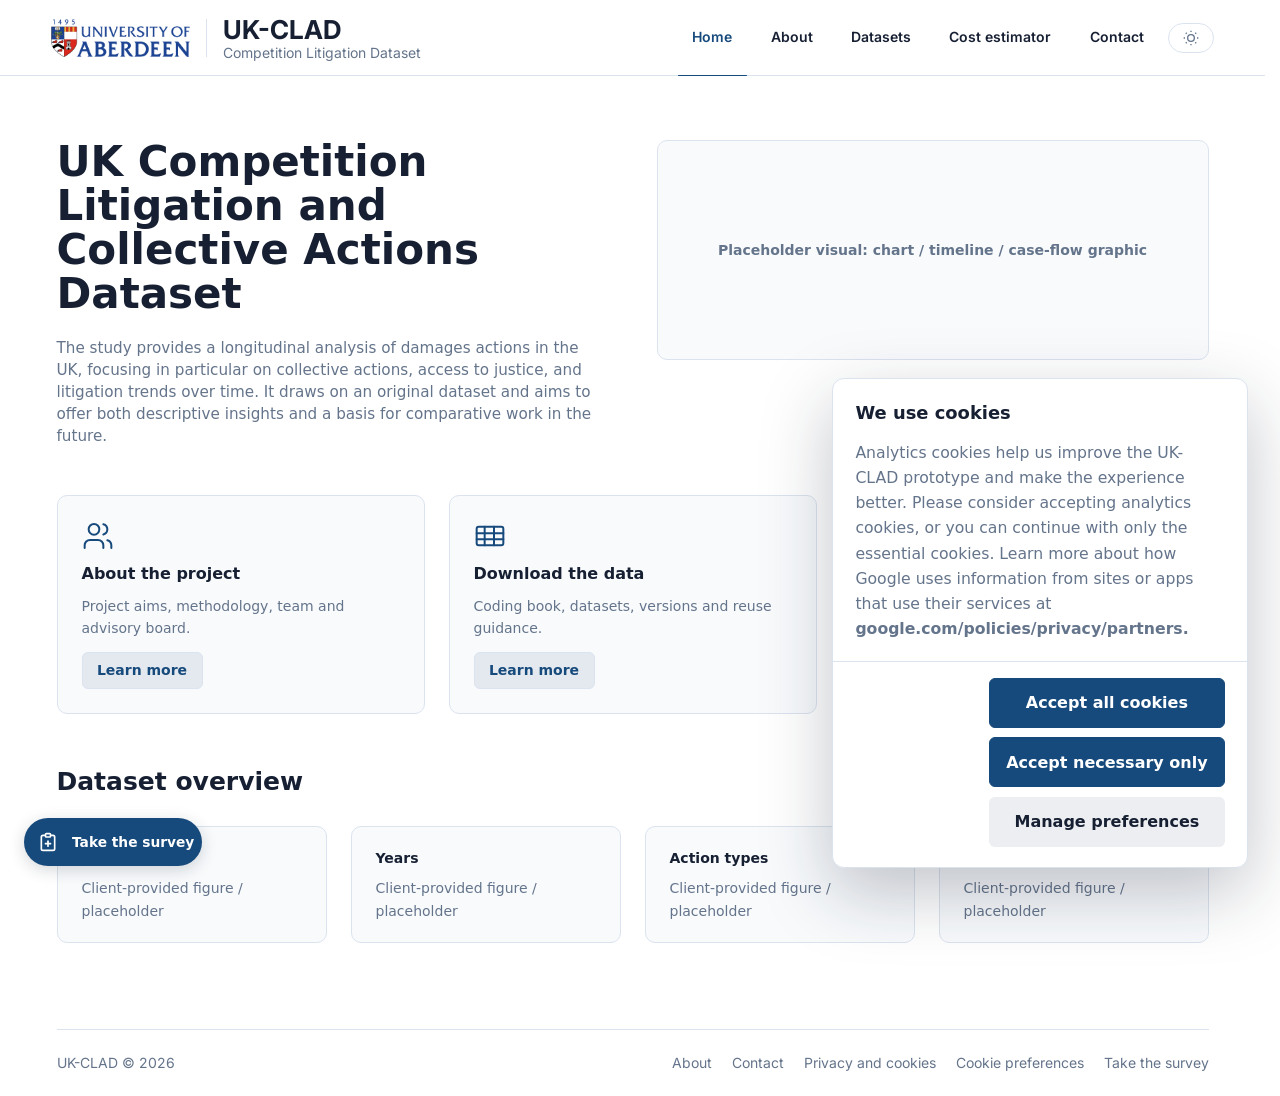
==== commit aabaad0f: "deploy: update demo snapshot - Source snapshot: Aberdeen-Software-Factory/ECLAJ tag demo-2026-06-18-" ====
--- a/index.html
+++ b/index.html
@@ -149,6 +149,7 @@
   <script src="js/main.js"></script>
   <script src="js/navigation.js"></script>
   <script src="js/footer.js"></script>
+  <script src="js/cookie-consent.js"></script>
   <script src="js/survey.js"></script>
 </body>
 
--- a/css/styles.css
+++ b/css/styles.css
@@ -360,7 +360,8 @@
 footer nav { display: flex; gap: 1.25rem; }
 
 .foot-text,
-footer a {
+footer a,
+footer button {
   font-family: 'Inter', sans-serif;
   font-size: 14px;
   font-weight: 400;
@@ -371,11 +372,24 @@
   color: var(--color-muted);
 }
 
-footer a {
-  color: var(--color-muted);
-}
-
-footer a:hover { color: var(--color-accent); }
+footer a,
+footer button {
+  border: 0;
+  background: transparent;
+  color: var(--color-muted);
+  cursor: pointer;
+  padding: 0;
+}
+
+footer a:hover,
+footer button:hover {
+  color: var(--color-accent);
+}
+
+footer button:focus-visible {
+  outline: 2px solid var(--color-accent);
+  outline-offset: 3px;
+}
 .foot-sep {
   color: var(--color-border);
 }
@@ -400,6 +414,16 @@
 
 /* HOME PAGE */
 
+.home-hero,
+.home-cards,
+.home-overview {
+  --home-title-size: clamp(2rem, 4vw, 2.625rem);
+  --home-body-size: 0.95rem;
+  --home-compact-size: 0.875rem;
+  --home-card-title-size: 1rem;
+  --home-section-title-size: 1.5625rem;
+}
+
 .home-hero {
   display: grid;
   grid-template-columns: 1fr 1fr;
@@ -415,19 +439,16 @@
 }
 
 .home-title {
-  font-family: 'Inter', sans-serif;
-  font-size: 42px;
+  font-size: var(--home-title-size);
   font-weight: 700;
   color: var(--color-text);
   line-height: 1.05;
 }
 
 .home-subtitle {
-  font-family: 'Inter', sans-serif;
-  font-size: 13px;
-  font-weight: 400;
-  color: var(--color-muted);
-  line-height: 1.4;
+  font-size: var(--home-body-size);
+  color: var(--color-muted);
+  line-height: 1.45;
 }
 
 .home-visual {
@@ -442,8 +463,7 @@
 }
 
 .home-visual p {
-  font-family: 'Inter', sans-serif;
-  font-size: 13px;
+  font-size: var(--home-compact-size);
   font-weight: 600;
   color: var(--color-muted);
   text-align: center;
@@ -473,17 +493,14 @@
 }
 
 .home-card-title {
-  font-family: 'Inter', sans-serif;
-  font-size: 14px;
+  font-size: var(--home-card-title-size);
   font-weight: 700;
   color: var(--color-text);
   line-height: 1.2;
 }
 
 .home-card-desc {
-  font-family: 'Inter', sans-serif;
-  font-size: 13px;
-  font-weight: 400;
+  font-size: var(--home-compact-size);
   color: var(--color-muted);
   flex: 1;
 }
@@ -491,8 +508,7 @@
 .home-card-link {
   display: inline-block;
   align-self: flex-start;
-  font-family: 'Inter', sans-serif;
-  font-size: 14px;
+  font-size: var(--home-compact-size);
   font-weight: 600;
   color: var(--color-accent);
   text-decoration: none;
@@ -508,8 +524,7 @@
 }
 
 .home-overview-title {
-  font-family: 'Inter', sans-serif;
-  font-size: 25px;
+  font-size: var(--home-section-title-size);
   font-weight: 700;
   color: var(--color-text);
   margin-bottom: 1.5rem;
@@ -532,16 +547,13 @@
 }
 
 .home-stat-label {
-  font-family: 'Inter', sans-serif;
-  font-size: 13px;
+  font-size: var(--home-compact-size);
   font-weight: 600;
   color: var(--color-text);
 }
 
 .home-stat-value {
-  font-family: 'Inter', sans-serif;
-  font-size: 12px;
-  font-weight: 400;
+  font-size: var(--home-compact-size);
   color: var(--color-muted);
 }
 
@@ -552,8 +564,6 @@
 }
 
 @media (max-width: 520px) {
-  .home-title { font-size: 24px; }
-  .home-subtitle { font-size: 14px; }
   .home-stats { grid-template-columns: 1fr; }
 }
 
@@ -881,7 +891,7 @@
 
 .about-hero p,
 .about-card p,
-.person-card p {
+.pi-profile-card p {
   color: var(--color-muted);
 }
 
@@ -892,7 +902,7 @@
 }
 
 .about-card,
-.person-card {
+.pi-profile-card {
   border: 1px solid var(--color-border);
   border-radius: 6px;
   background: var(--color-surface);
@@ -903,12 +913,6 @@
 .section-heading h2 {
   font-size: 1.25rem;
   line-height: 1.25;
-}
-
-.people-section-title {
-  font-size: 1.5rem;
-  font-weight: 700;
-  color: var(--color-text);
 }
 
 .about-card h2 {
@@ -963,7 +967,7 @@
   text-align: center;
 }
 
-.people-section {
+.principal-investigator {
   display: grid;
   gap: 1rem;
 }
@@ -972,30 +976,37 @@
   max-width: 42rem;
 }
 
-.people-grid {
-  display: grid;
-  grid-template-columns: repeat(4, minmax(0, 1fr));
+.principal-investigator .section-heading h2 {
+  margin-top: 0.4rem;
+  font-size: 1.5rem;
+  line-height: 1.25;
+}
+
+.pi-profile-card {
+  display: grid;
+  grid-template-columns: 11rem minmax(0, 1fr) auto;
   gap: 1.25rem;
-}
-
-.person-card {
-  display: grid;
-  gap: 0.8rem;
-  align-content: start;
-}
-
-.person-avatar {
-  width: 3rem;
-  height: 3rem;
+  align-items: center;
+}
+
+.pi-profile-image {
+  width: 100%;
+  max-width: 11rem;
+  aspect-ratio: 1;
+  border: 1px solid var(--color-border);
   border-radius: 50%;
-  background: color-mix(in srgb, var(--color-accent) 14%, var(--color-surface));
-  border: 1px solid color-mix(in srgb, var(--color-accent) 18%, var(--color-border));
-}
-
-.person-card h3 {
+  object-fit: cover;
+}
+
+.pi-profile-main {
+  display: grid;
+  gap: 0.45rem;
+}
+
+.pi-profile-card h3 {
   margin: 0;
-  font-size: 1rem;
-  line-height: 1.25;
+  font-size: 1.45rem;
+  line-height: 1.2;
 }
 
 .person-role {
@@ -1004,8 +1015,13 @@
   font-weight: 700;
 }
 
-.person-card > p {
-  font-size: 0.9rem;
+.pi-profile-card p {
+  max-width: 44rem;
+}
+
+.pi-profile-link {
+  margin-top: 0;
+  white-space: nowrap;
 }
 
 /* CONTACT PAGE */
@@ -1061,6 +1077,377 @@
 
 .contact-survey-link {
   justify-self: flex-start;
+}
+
+/* PRIVACY PAGE */
+
+.privacy-page {
+  display: grid;
+  align-content: start;
+  gap: 1.25rem;
+  max-width: 50rem;
+}
+
+.privacy-hero h1 {
+  margin-bottom: 0.65rem;
+  font-size: clamp(1.9rem, 4vw, 2.65rem);
+  line-height: 1.1;
+}
+
+.privacy-hero p,
+.privacy-section p {
+  color: var(--color-muted);
+}
+
+.privacy-section {
+  display: grid;
+  gap: 0.7rem;
+  border: 1px solid var(--color-border);
+  border-radius: 6px;
+  background: var(--color-surface);
+  padding: 1rem;
+}
+
+.privacy-section h2 {
+  font-size: 1.08rem;
+  line-height: 1.25;
+}
+
+.privacy-section a {
+  color: var(--color-accent);
+  font-weight: 600;
+}
+
+/* COOKIE PREFERENCES */
+
+.cookie-consent-banner {
+  --cookie-control-bg: var(--color-accent);
+  --cookie-control-text: #ffffff;
+  position: fixed;
+  right: clamp(1rem, 4vw, 2rem);
+  bottom: clamp(1rem, 4vw, 2rem);
+  z-index: 10000;
+  display: grid;
+  gap: 0;
+  width: min(100% - 2rem, 26rem);
+  border: 1px solid var(--color-border);
+  border-radius: 12px;
+  background: var(--color-surface);
+  box-shadow: 0 24px 70px rgba(23, 32, 51, 0.26);
+  overflow: hidden;
+}
+
+[data-theme="dark"] .cookie-consent-banner,
+[data-theme="dark"] .cookie-preferences-modal {
+  --cookie-control-text: #0f172a;
+}
+
+.cookie-consent-banner[hidden],
+.cookie-preferences-modal[hidden],
+.cookie-preferences-backdrop[hidden] {
+  display: none;
+}
+
+.cookie-consent-banner h2,
+.cookie-preferences-modal h2 {
+  font-size: 1.12rem;
+  line-height: 1.25;
+}
+
+.cookie-banner-copy {
+  display: grid;
+  gap: 1rem;
+  padding: 1.4rem 1.4rem 1.25rem;
+}
+
+.cookie-consent-banner p,
+.cookie-preferences-modal p {
+  color: var(--color-muted);
+  font-size: 0.98rem;
+}
+
+.cookie-banner-actions,
+.cookie-preferences-actions {
+  display: flex;
+  flex-wrap: wrap;
+  gap: 0.6rem;
+  justify-content: flex-end;
+}
+
+.cookie-banner-actions {
+  display: grid;
+  border-top: 1px solid var(--color-border);
+  padding: 1rem 1.4rem 1.25rem;
+}
+
+.cookie-button {
+  min-height: 3rem;
+  border: 1px solid var(--color-border);
+  border-radius: 6px;
+  cursor: pointer;
+  font-weight: 800;
+  padding: 0.7rem 1rem;
+}
+
+.cookie-button-primary {
+  border-color: var(--cookie-control-bg);
+  background: var(--cookie-control-bg);
+  color: var(--cookie-control-text);
+}
+
+.cookie-button-secondary,
+.cookie-button-link,
+.cookie-button-muted,
+.cookie-icon-button,
+.cookie-switch {
+  background: color-mix(in srgb, var(--color-muted) 12%, var(--color-surface));
+  color: var(--color-text);
+}
+
+.cookie-button-secondary {
+  border-color: var(--cookie-control-bg);
+  background: var(--cookie-control-bg);
+  color: var(--cookie-control-text);
+}
+
+.cookie-button-link {
+  color: var(--color-accent);
+}
+
+.cookie-button-muted {
+  border-color: transparent;
+}
+
+.cookie-preferences-backdrop {
+  position: fixed;
+  inset: 0;
+  z-index: 10010;
+  background: rgba(17, 24, 39, 0.72);
+}
+
+.cookie-preferences-modal {
+  --cookie-control-bg: var(--color-accent);
+  --cookie-control-text: #ffffff;
+  position: fixed;
+  inset: 0;
+  z-index: 10020;
+  display: grid;
+  place-items: center;
+  padding: 1rem;
+}
+
+.cookie-preferences-panel {
+  display: grid;
+  grid-template-rows: auto minmax(0, 1fr) auto;
+  width: min(100%, 48rem);
+  max-height: min(92vh, 43rem);
+  border: 1px solid var(--color-border);
+  border-radius: 10px;
+  background: var(--color-surface);
+  box-shadow: 0 24px 60px rgba(15, 23, 42, 0.26);
+  overflow: hidden;
+}
+
+.cookie-preferences-heading {
+  display: flex;
+  align-items: center;
+  justify-content: space-between;
+  gap: 1rem;
+  border-bottom: 1px solid var(--color-border);
+  padding: 1.25rem 1.5rem;
+}
+
+.cookie-icon-button {
+  display: inline-grid;
+  place-items: center;
+  width: 2.6rem;
+  height: 2.6rem;
+  border: 0;
+  border-radius: 8px;
+  cursor: pointer;
+  font-weight: 800;
+}
+
+.cookie-preferences-body {
+  display: flex;
+  flex-direction: column;
+  gap: 0.75rem;
+  overflow: auto;
+  padding: 1.25rem 1.5rem 4rem;
+}
+
+.cookie-settings-intro {
+  display: grid;
+  gap: 0.8rem;
+  margin-bottom: 0.8rem;
+}
+
+.cookie-settings-intro h3 {
+  font-size: 1rem;
+}
+
+.cookie-option {
+  flex: 0 0 auto;
+  border: 1px solid var(--color-border);
+  border-radius: 8px;
+  overflow: hidden;
+}
+
+.cookie-option-summary {
+  display: grid;
+  grid-template-columns: auto minmax(0, 1fr) auto;
+  gap: 0.85rem;
+  align-items: center;
+  min-height: 4rem;
+  background: color-mix(in srgb, var(--color-muted) 9%, var(--color-surface));
+  cursor: pointer;
+  font-weight: 800;
+  padding: 0.85rem 1rem;
+}
+
+.cookie-option-summary:focus-visible {
+  outline: 2px solid var(--color-accent);
+  outline-offset: -2px;
+}
+
+.cookie-option-chevron {
+  display: inline-grid;
+  place-items: center;
+  width: 1.5rem;
+  height: 1.5rem;
+  border-radius: 999px;
+  background: color-mix(in srgb, var(--color-muted) 18%, var(--color-surface));
+  color: var(--color-text);
+  font-size: 1rem;
+  line-height: 1;
+}
+
+.cookie-option-collapsed .cookie-option-chevron {
+  transform: rotate(180deg);
+}
+
+.cookie-option-detail {
+  padding: 1rem 1rem 1.35rem;
+}
+
+.cookie-option-collapsed .cookie-option-detail {
+  display: none;
+}
+
+.cookie-switch {
+  position: relative;
+  display: block;
+  flex: none;
+  width: 50px;
+  height: 23px;
+  border: 0;
+  border-radius: 999px;
+  background: #667481;
+  box-shadow: 0 0 0 1px #667481;
+  cursor: pointer;
+  padding: 0;
+  transition: background-color 0.25s ease, box-shadow 0.25s ease;
+}
+
+.cookie-switch-on {
+  background: var(--cookie-control-bg);
+  box-shadow: 0 0 0 1px var(--cookie-control-bg);
+}
+
+.cookie-switch-readonly {
+  background: #d5dee2;
+  box-shadow: 0 0 0 1px #d5dee2;
+}
+
+.cookie-switch-knob {
+  position: absolute;
+  top: 0;
+  left: 0;
+  display: block;
+  width: 23px;
+  height: 23px;
+  border-radius: 999px;
+  background: #ffffff;
+  box-shadow: 0 1px 2px rgba(24, 32, 3, 0.36);
+  transition: transform 0.25s ease, background-color 0.25s ease;
+}
+
+.cookie-switch-on .cookie-switch-knob {
+  transform: translateX(27px);
+}
+
+.cookie-switch-icon {
+  position: absolute;
+  inset: 0;
+  transition: opacity 0.15s ease;
+}
+
+.cookie-switch-icon-on {
+  opacity: 0;
+  transform: rotate(45deg);
+}
+
+.cookie-switch-icon-on::before {
+  position: absolute;
+  top: 5px;
+  left: 8px;
+  width: 5px;
+  height: 10px;
+  border: solid var(--cookie-control-bg);
+  border-width: 0 2px 2px 0;
+  content: "";
+  transform: rotate(0deg);
+}
+
+.cookie-switch-icon-off {
+  opacity: 1;
+}
+
+.cookie-switch-icon-off::before,
+.cookie-switch-icon-off::after {
+  position: absolute;
+  top: 10px;
+  left: 6px;
+  width: 11px;
+  height: 2px;
+  border-radius: 999px;
+  background: #667481;
+  content: "";
+}
+
+.cookie-switch-icon-off::before {
+  transform: rotate(45deg);
+}
+
+.cookie-switch-icon-off::after {
+  transform: rotate(-45deg);
+}
+
+.cookie-switch-on .cookie-switch-icon-on {
+  opacity: 1;
+}
+
+.cookie-switch-on .cookie-switch-icon-off {
+  opacity: 0;
+}
+
+.cookie-switch-readonly .cookie-switch-icon-on::before {
+  border-color: #d5dee2;
+}
+
+.cookie-policy-link {
+  color: var(--color-accent);
+  font-size: 0.9rem;
+  font-weight: 700;
+}
+
+.cookie-modal-footer {
+  display: grid;
+  grid-template-columns: repeat(3, minmax(0, auto));
+  gap: 0.65rem;
+  justify-content: space-between;
+  border-top: 1px solid var(--color-border);
+  padding: 1rem 1.5rem;
 }
 
 /* DATASETS PAGE */
@@ -1127,6 +1514,10 @@
 
 .resource-grid-two {
   grid-template-columns: repeat(2, minmax(0, 1fr));
+}
+
+.resource-grid-single {
+  grid-template-columns: minmax(0, 1fr);
 }
 
 .resource-card,
@@ -1430,12 +1821,13 @@
   .about-card-grid,
   .contact-grid,
   .resource-grid,
-  .datasets-detail-grid {
+  .datasets-detail-grid,
+  .pi-profile-card {
     grid-template-columns: 1fr;
   }
 
-  .people-grid {
-    grid-template-columns: repeat(2, minmax(0, 1fr));
+  .pi-profile-link {
+    justify-self: start;
   }
 
   .resource-card {
@@ -1449,6 +1841,29 @@
     text-align: center;
   }
 
+  footer nav {
+    flex-wrap: wrap;
+    justify-content: center;
+  }
+
+  .cookie-consent-banner {
+    right: 1rem;
+    left: 1rem;
+    width: auto;
+  }
+
+  .cookie-preferences-panel {
+    max-height: calc(100vh - 2rem);
+  }
+
+  .cookie-modal-footer {
+    grid-template-columns: 1fr;
+  }
+
+  .cookie-button {
+    width: 100%;
+  }
+
   .dataset-downloads-table-wrap {
     display: none;
   }
@@ -1495,16 +1910,12 @@
   .datasets-image-placeholder,
   .about-card,
   .contact-card,
-  .person-card,
+  .pi-profile-card,
   .resource-card,
   .datasets-panel {
     padding: 1.1rem;
   }
 
-  .people-grid {
-    grid-template-columns: 1fr;
-  }
-
   .estimator-result dl div {
     grid-template-columns: 1fr;
     gap: 0.2rem;
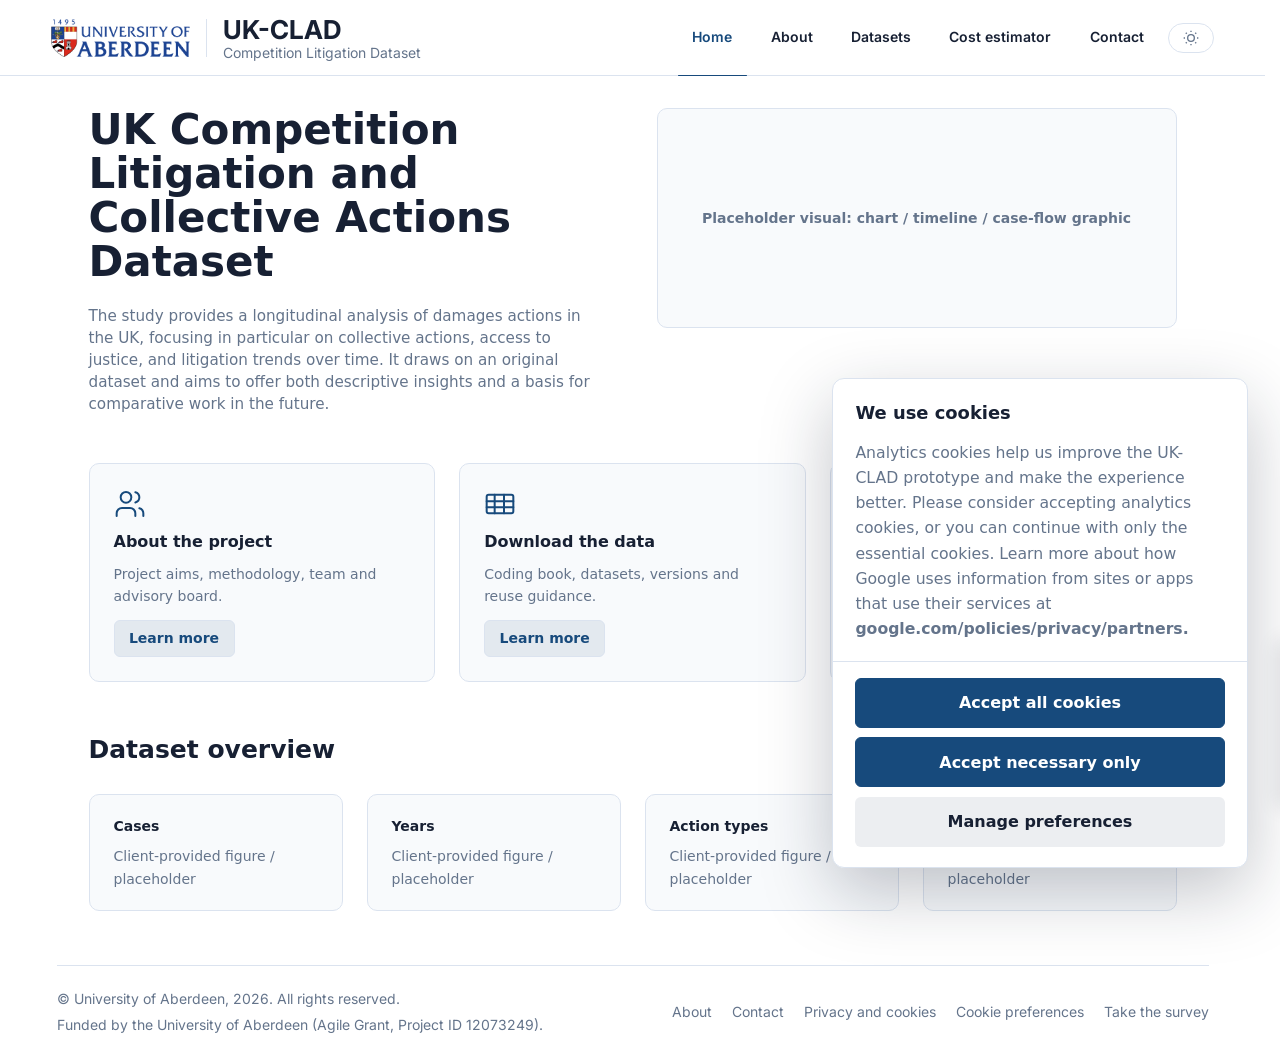
==== commit 65383647: "deploy: update demo snapshot - Source snapshot: Aberdeen-Software-Factory/ECLAJ tag demo-2026-06-19-" ====
--- a/index.html
+++ b/index.html
@@ -150,6 +150,7 @@
   <script src="js/navigation.js"></script>
   <script src="js/footer.js"></script>
   <script src="js/cookie-consent.js"></script>
+  <script src="js/analytics.js"></script>
   <script src="js/survey.js"></script>
 </body>
 
--- a/css/styles.css
+++ b/css/styles.css
@@ -66,7 +66,7 @@
   width: min(100% - 2rem, var(--content-width));
   flex: 1;
   margin: 0 auto;
-  padding: 4rem 0;
+  padding: 2rem;
   animation: page-in 0.28s ease both;
 }
 
@@ -339,7 +339,12 @@
   animation: page-in 0.28s ease both;
 }
 
-.foot-left,
+.foot-left {
+  display: flex;
+  flex-direction: column;
+  gap: 0.25rem;
+}
+
 footer nav {
   display: flex;
   align-items: center;
@@ -576,7 +581,7 @@
 
 .estimator-intro h1 {
   margin-bottom: 0.5rem;
-  font-size: clamp(2rem, 5vw, 3.25rem);
+  font-size: clamp(1.75rem, 3vw, 2.25rem);
   line-height: 1.05;
 }
 
@@ -792,84 +797,126 @@
 
 /* SURVEY CTA */
 
-.survey-float {
+.survey-panel {
   position: fixed;
-  bottom: 34px;
-  left: 24px;
+  right: 0;
+  bottom: 6rem;
   z-index: 9998;
-}
-
-.survey-float-btn {
+  width: 270px;
+  background: var(--color-surface);
+  border: 1px solid var(--color-border);
+  border-right: none;
+  border-radius: 8px 0 0 8px;
+  padding: 1.25rem;
+  box-shadow: -4px 4px 20px rgba(23, 32, 51, 0.1);
+  transform: translateX(100%);
+  transition: transform 0.35s ease;
+}
+
+.survey-panel.is-open {
+  transform: translateX(0);
+}
+
+.survey-panel-close {
+  position: absolute;
+  top: 0.75rem;
+  right: 0.75rem;
+  background: none;
+  border: none;
+  cursor: pointer;
+  color: var(--color-muted);
+  padding: 2px;
   display: flex;
   align-items: center;
-  width: 178px;
-  height: 48px;
-  overflow: hidden;
-  border-radius: 28px;
+  justify-content: center;
+}
+
+.survey-panel-close:hover {
+  color: var(--color-text);
+}
+
+.survey-panel-heading {
+  font-weight: 700;
+  font-size: 0.95rem;
+  margin-bottom: 0.35rem;
+  padding-right: 1.5rem;
+}
+
+.survey-panel-body {
+  font-size: 0.85rem;
+  color: var(--color-muted);
+  margin-bottom: 1rem;
+}
+
+.survey-panel-btn {
+  display: inline-flex;
+  align-items: center;
+  padding: 0.45rem 0.85rem;
   background: var(--color-accent);
+  color: #fff;
+  border-radius: 4px;
+  font-size: 0.85rem;
+  font-weight: 700;
+  text-decoration: none;
+}
+
+.survey-panel-btn:hover {
+  opacity: 0.88;
+}
+
+.survey-tab {
+  position: fixed;
+  right: 0;
+  bottom: 6rem;
+  z-index: 9997;
+  writing-mode: vertical-rl;
+  text-orientation: mixed;
+  padding: 0.65rem 0.4rem;
+  background: var(--color-accent);
+  border: none;
+  border-radius: 6px 0 0 6px;
+  font-size: 0.75rem;
+  font-weight: 600;
   color: #ffffff;
-  text-decoration: none;
-  white-space: nowrap;
-  box-shadow: 0 4px 16px rgba(23, 32, 51, 0.18);
-  transition: box-shadow 0.2s ease, transform 0.2s ease;
-}
-
-.survey-float-btn:hover,
-.survey-float-btn:focus-visible {
-  box-shadow: 0 6px 20px rgba(23, 32, 51, 0.22);
-  transform: scale(1.06);
-}
-
-.survey-float-btn:focus-visible,
+  cursor: pointer;
+  box-shadow: -2px 2px 8px rgba(23, 32, 51, 0.15);
+  opacity: 0;
+  pointer-events: none;
+  transform: translateX(100%);
+  transition: opacity 0.2s ease, transform 0.2s ease;
+}
+
+.survey-tab.is-visible {
+  opacity: 1;
+  pointer-events: auto;
+  transform: translateX(0);
+}
+
+.survey-tab:hover {
+  opacity: 0.88;
+}
+
+.survey-tab-text {
+  display: block;
+  transform: rotate(180deg);
+  color: #ffffff;
+}
+
+.survey-panel-btn:focus-visible,
 .contact-survey-link:focus-visible {
   outline: 3px solid color-mix(in srgb, var(--color-accent) 28%, transparent);
   outline-offset: 3px;
 }
 
-.survey-float-icon {
-  display: flex;
-  flex-shrink: 0;
-  align-items: center;
-  justify-content: center;
-  width: 48px;
-  height: 48px;
-}
-
-.survey-float-label {
-  padding-right: 18px;
-  font-size: 0.86rem;
-  font-weight: 700;
-}
-
-@keyframes survey-nudge {
-  0% {
-    transform: translateY(0);
-    box-shadow: 0 4px 16px rgba(23, 32, 51, 0.18), 0 0 0 0 color-mix(in srgb, var(--color-accent) 58%, transparent);
-  }
-
-  25% {
-    transform: translateY(-8px);
-    box-shadow: 0 8px 24px rgba(23, 32, 51, 0.22), 0 0 0 8px color-mix(in srgb, var(--color-accent) 28%, transparent);
-  }
-
-  50% {
-    transform: translateY(0);
-    box-shadow: 0 4px 16px rgba(23, 32, 51, 0.18), 0 0 0 16px transparent;
-  }
-
-  75% {
-    transform: translateY(-4px);
-    box-shadow: 0 6px 20px rgba(23, 32, 51, 0.2), 0 0 0 0 transparent;
-  }
-
-  100% {
-    transform: translateY(0);
-    box-shadow: 0 4px 16px rgba(23, 32, 51, 0.18), 0 0 0 0 transparent;
-  }
-}
-
-.survey-float-btn--nudge {
-  animation: survey-nudge 0.9s ease-in-out 3;
+.contact-survey-link {
+  justify-self: flex-start;
+}
+
+@media (max-width: 520px) {
+  .survey-panel {
+    width: 240px;
+    bottom: 4.5rem;
+  }
 }
 
 /* ABOUT PAGE */
@@ -880,12 +927,16 @@
 }
 
 .about-hero {
-  max-width: 48rem;
+  max-width: 100%;
+}
+
+.acknowledgement h2 {
+  font-size: 1.25rem;
 }
 
 .about-hero h1 {
   margin-bottom: 0.65rem;
-  font-size: clamp(2rem, 5vw, 3.25rem);
+  font-size: clamp(1.75rem, 3vw, 2.25rem);
   line-height: 1.05;
 }
 
@@ -894,6 +945,7 @@
 .pi-profile-card p {
   color: var(--color-muted);
 }
+
 
 .about-card-grid {
   display: grid;
@@ -984,9 +1036,10 @@
 
 .pi-profile-card {
   display: grid;
-  grid-template-columns: 11rem minmax(0, 1fr) auto;
+  grid-template-columns: 11rem minmax(0, 1fr);
   gap: 1.25rem;
   align-items: center;
+  box-shadow: 0 2px 12px rgba(23, 32, 51, 0.07);
 }
 
 .pi-profile-image {
@@ -1016,12 +1069,25 @@
 }
 
 .pi-profile-card p {
-  max-width: 44rem;
+  max-width: 100%;
 }
 
 .pi-profile-link {
+  background: none;
+  border: none;
+  color: var(--color-muted);
+  font-size: 0.9rem;
+  font-weight: 400;
+  padding: 0;
   margin-top: 0;
+  margin-left: 0.4rem;
   white-space: nowrap;
+  text-decoration: none;
+  vertical-align: middle;
+}
+
+.pi-profile-link:hover {
+  color: var(--color-accent);
 }
 
 /* CONTACT PAGE */
@@ -1038,8 +1104,8 @@
 
 .contact-hero h1 {
   margin-bottom: 0.65rem;
-  font-size: clamp(1.9rem, 4vw, 2.65rem);
-  line-height: 1.1;
+  font-size: clamp(1.75rem, 3vw, 2.25rem);
+  line-height: 1.05;
 }
 
 .contact-hero p,
@@ -1075,10 +1141,6 @@
   font-size: 0.94rem;
 }
 
-.contact-survey-link {
-  justify-self: flex-start;
-}
-
 /* PRIVACY PAGE */
 
 .privacy-page {
@@ -1090,8 +1152,8 @@
 
 .privacy-hero h1 {
   margin-bottom: 0.65rem;
-  font-size: clamp(1.9rem, 4vw, 2.65rem);
-  line-height: 1.1;
+  font-size: clamp(1.75rem, 3vw, 2.25rem);
+  line-height: 1.05;
 }
 
 .privacy-hero p,
@@ -1176,8 +1238,13 @@
 
 .cookie-banner-actions {
   display: grid;
+  justify-content: stretch;
   border-top: 1px solid var(--color-border);
   padding: 1rem 1.4rem 1.25rem;
+}
+
+.cookie-banner-actions .cookie-button {
+  width: 100%;
 }
 
 .cookie-button {
@@ -1472,7 +1539,7 @@
 
 .datasets-hero h1 {
   margin-bottom: 0.65rem;
-  font-size: clamp(2rem, 5vw, 3.25rem);
+  font-size: clamp(1.75rem, 3vw, 2.25rem);
   line-height: 1.05;
 }
 
@@ -1885,28 +1952,6 @@
     gap: 2rem;
   }
 
-  .survey-float {
-    right: 1rem;
-    bottom: 4.25rem;
-    left: 1rem;
-  }
-
-  .survey-float-btn {
-    width: 100%;
-    max-width: 11rem;
-    height: 44px;
-  }
-
-  .survey-float-icon {
-    width: 44px;
-    height: 44px;
-  }
-
-  .survey-float-label {
-    font-size: 0.84rem;
-    padding-right: 0.85rem;
-  }
-
   .datasets-image-placeholder,
   .about-card,
   .contact-card,
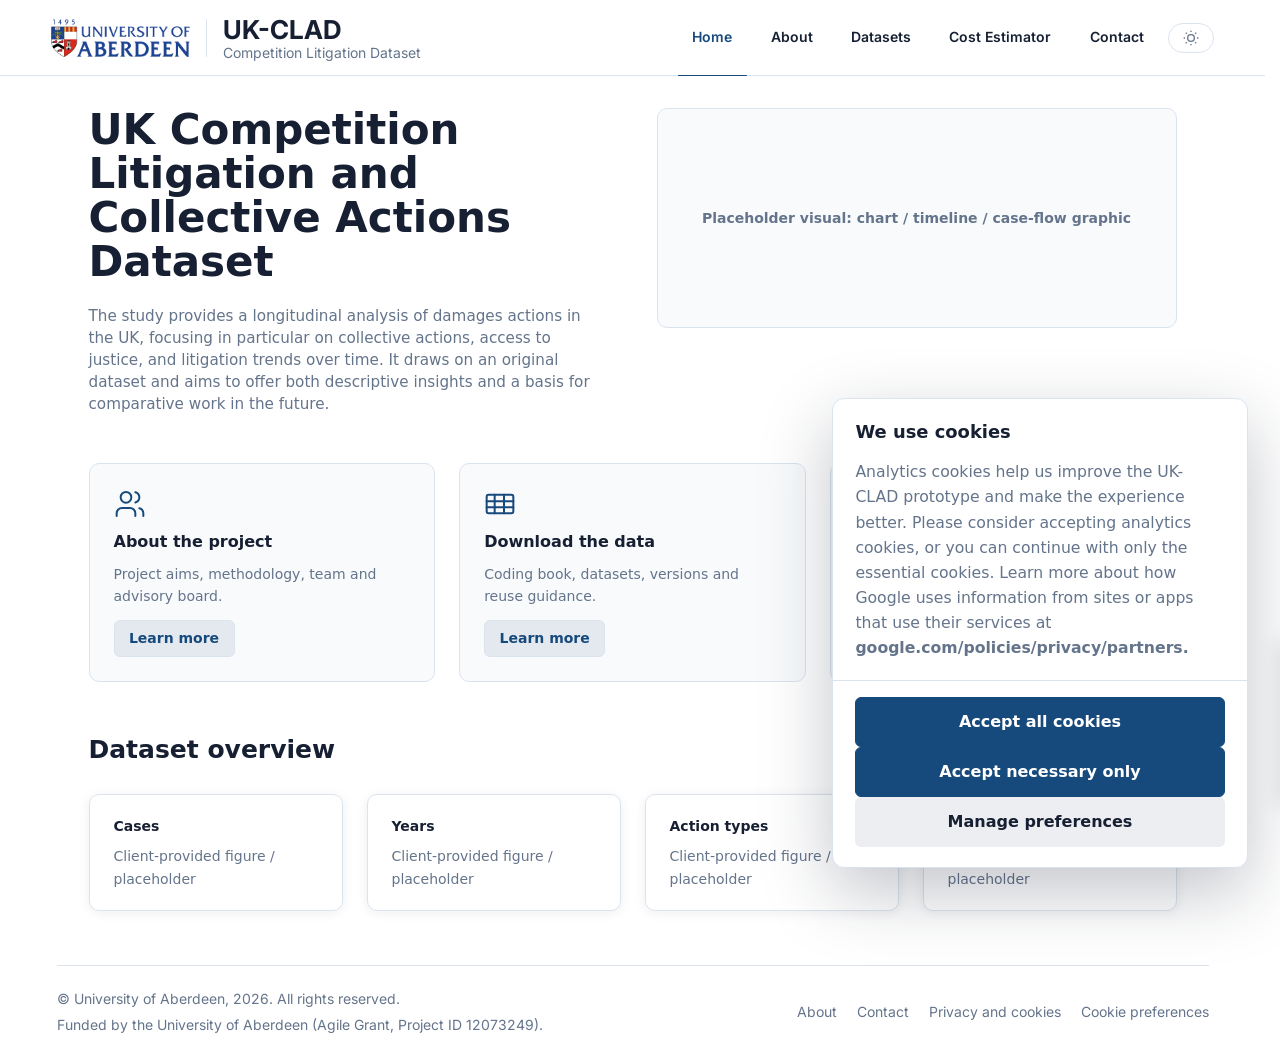
==== commit c5b1414e: "deploy: update demo snapshot - Source snapshot: Aberdeen-Software-Factory/ECLAJ tag demo-2026-06-20-" ====
--- a/index.html
+++ b/index.html
@@ -27,7 +27,7 @@
       <a href="index.html" aria-current="page">Home</a>
       <a href="pages/about.html">About</a>
       <a href="pages/datasets.html">Datasets</a>
-      <a href="pages/cost-estimator.html">Cost estimator</a>
+      <a href="pages/cost-estimator.html">Cost Estimator</a>
       <a href="pages/contact.html">Contact</a>
       <button class="tbtn theme-toggle" id="tbtn" type="button" aria-label="Toggle theme">
         <svg class="tbtn-sun" viewBox="0 0 24 24" fill="none" stroke="currentColor" stroke-width="2" width="14" height="14">
@@ -50,7 +50,7 @@
       <li><a href="index.html" aria-current="page">Home</a></li>
       <li><a href="pages/about.html">About</a></li>
       <li><a href="pages/datasets.html">Datasets</a></li>
-      <li><a href="pages/cost-estimator.html">Cost estimator</a></li>
+      <li><a href="pages/cost-estimator.html">Cost Estimator</a></li>
       <li><a href="pages/contact.html">Contact</a></li>
     </ul>
     <button class="tbtn theme-toggle mobile-theme-toggle" type="button" aria-label="Toggle theme">
@@ -122,22 +122,22 @@
     <!-- DATASET OVERVIEW -->
     <section class="home-overview">
       <h2 class="home-overview-title">Dataset overview</h2>
-      <div class="home-stats">
-        <div class="home-stat">
-          <p class="home-stat-label">Cases</p>
-          <p class="home-stat-value">Client-provided figure / placeholder</p>
+      <div class="data-cards">
+        <div class="data-card">
+          <p class="data-card-label">Cases</p>
+          <p class="data-card-value">Client-provided figure / placeholder</p>
         </div>
-        <div class="home-stat">
-          <p class="home-stat-label">Years</p>
-          <p class="home-stat-value">Client-provided figure / placeholder</p>
+        <div class="data-card">
+          <p class="data-card-label">Years</p>
+          <p class="data-card-value">Client-provided figure / placeholder</p>
         </div>
-        <div class="home-stat">
-          <p class="home-stat-label">Action types</p>
-          <p class="home-stat-value">Client-provided figure / placeholder</p>
+        <div class="data-card">
+          <p class="data-card-label">Action types</p>
+          <p class="data-card-value">Client-provided figure / placeholder</p>
         </div>
-        <div class="home-stat">
-          <p class="home-stat-label">Downloads</p>
-          <p class="home-stat-value">Client-provided figure / placeholder</p>
+        <div class="data-card">
+          <p class="data-card-label">Downloads</p>
+          <p class="data-card-value">Client-provided figure / placeholder</p>
         </div>
       </div>
     </section>
--- a/css/styles.css
+++ b/css/styles.css
@@ -162,7 +162,6 @@
   position: relative;
   transition: color 0.15s ease;
 }
-
 
 .site-nav a::after {
   content: "";
@@ -395,27 +394,6 @@
   outline: 2px solid var(--color-accent);
   outline-offset: 3px;
 }
-.foot-sep {
-  color: var(--color-border);
-}
-
-.foot-logo {
-  height: 32px;
-  width: 150px;
-  object-fit: contain;
-}
-
-.foot-logo-dark {
-  display: none;
-}
-
-[data-theme="dark"] .foot-logo-light {
-  display: none;
-}
-
-[data-theme="dark"] .foot-logo-dark {
-  display: block;
-}
 
 /* HOME PAGE */
 
@@ -535,29 +513,30 @@
   margin-bottom: 1.5rem;
 }
 
-.home-stats {
+.data-cards {
   display: grid;
   grid-template-columns: repeat(4, 1fr);
   gap: 1.5rem;
 }
 
-.home-stat {
-  background: var(--color-background);
+.data-card {
+  background: var(--color-surface);
   border: 1px solid var(--color-border);
   border-radius: 10px;
   padding: 1.25rem 1.5rem;
   display: flex;
   flex-direction: column;
   gap: 0.5rem;
-}
-
-.home-stat-label {
+  box-shadow: 0 2px 12px rgba(23, 32, 51, 0.07);
+}
+
+.data-card-label {
   font-size: var(--home-compact-size);
   font-weight: 600;
   color: var(--color-text);
 }
 
-.home-stat-value {
+.data-card-value {
   font-size: var(--home-compact-size);
   color: var(--color-muted);
 }
@@ -565,27 +544,12 @@
 @media (max-width: 900px) {
   .home-hero { grid-template-columns: 1fr; }
   .home-cards { grid-template-columns: 1fr; }
-  .home-stats { grid-template-columns: repeat(2, 1fr); }
-}
-
-@media (max-width: 520px) {
-  .home-stats { grid-template-columns: 1fr; }
+  .data-cards { grid-template-columns: repeat(2, 1fr); }
 }
 
 /* COST ESTIMATOR */
 
-.estimator-intro {
-  max-width: 44rem;
-  margin-bottom: 1.75rem;
-}
-
-.estimator-intro h1 {
-  margin-bottom: 0.5rem;
-  font-size: clamp(1.75rem, 3vw, 2.25rem);
-  line-height: 1.05;
-}
-
-.estimator-intro p,
+
 .estimator-panel p {
   color: var(--color-muted);
 }
@@ -912,13 +876,6 @@
   justify-self: flex-start;
 }
 
-@media (max-width: 520px) {
-  .survey-panel {
-    width: 240px;
-    bottom: 4.5rem;
-  }
-}
-
 /* ABOUT PAGE */
 
 .about-page {
@@ -926,23 +883,75 @@
   gap: 3rem;
 }
 
-.about-hero {
+.content-grid {
   max-width: 100%;
+  display: grid;
+  gap: 0.75rem;
+}
+
+
+.acknowledgement {
+  background: var(--color-background);
+  border: 1px solid var(--color-border);
+  border-radius: 10px;
+  padding: 1.25rem 1.5rem;
+  display: flex;
+  flex-direction: column;
+  gap: 0.5rem;
 }
 
 .acknowledgement h2 {
   font-size: 1.25rem;
 }
 
-.about-hero h1 {
+.stat-grid {
+  display: grid;
+  grid-template-columns: repeat(4, minmax(0, 1fr));
+  gap: 1.25rem;
+}
+
+@media (max-width: 380px) {
+  .stat-grid { grid-template-columns: 1fr; }
+}
+
+.stat-card {
+  display: flex;
+  flex-direction: column;
+  gap: 0.35rem;
+  justify-content: space-between;
+}
+
+.stat-label {
+  font-size: 0.9rem;
+  font-weight: 600;
+  color: var(--color-muted);
+}
+
+.topic-label {
+  font-size: 1.05rem;
+  font-weight: 700;
+  color: var(--color-text);
+  width: fit-content;
+  padding-bottom: 0.4rem;
+  border-bottom: 2.5px solid var(--color-text);
+}
+
+.stat-number {
+  font-size: 1.75rem;
+  font-weight: 700;
+  line-height: 1;
+  color: var(--color-text);
+}
+
+.content-grid h1 {
   margin-bottom: 0.65rem;
   font-size: clamp(1.75rem, 3vw, 2.25rem);
   line-height: 1.05;
 }
 
-.about-hero p,
+.content-grid p,
 .about-card p,
-.pi-profile-card p {
+.profile-card p {
   color: var(--color-muted);
 }
 
@@ -954,11 +963,19 @@
 }
 
 .about-card,
-.pi-profile-card {
+.profile-card {
   border: 1px solid var(--color-border);
   border-radius: 6px;
   background: var(--color-surface);
   padding: 1.35rem;
+}
+
+.profile-card {
+  display: grid;
+  grid-template-columns: 11rem minmax(0, 1fr);
+  gap: 1.25rem;
+  align-items: center;
+  box-shadow: 0 2px 12px rgba(23, 32, 51, 0.07);
 }
 
 .about-card h2,
@@ -981,9 +998,6 @@
   gap: 0.65rem;
   margin: 0;
   padding: 0;
-}
-
-.objective-list {
   list-style: none;
 }
 
@@ -996,6 +1010,51 @@
   font-weight: 700;
   line-height: 1.35;
   padding: 0.65rem 0.75rem;
+}
+
+/* Cost Estimator link */
+.estimator-link {
+  display: inline-block;
+  font-size: 0.75rem;
+  font-weight: 600;
+  color: var(--color-accent);
+  border: 1.5px solid var(--color-accent);
+  border-radius: 999px;
+  padding: 0.15rem 0.6rem;
+  text-decoration: none;
+  vertical-align: middle;
+}
+.estimator-link:hover { background: color-mix(in srgb, var(--color-accent) 8%, transparent); }
+
+.aims-list {
+  list-style: none;
+  padding: 0;
+  margin: 0;
+  display: grid;
+  gap: 1rem;
+}
+
+.aims-list li {
+  display: flex;
+  align-items: center;
+  gap: 1rem;
+  color: var(--color-muted);
+  line-height: 1.4;
+}
+
+.aims-list li::before {
+  content: "✓";
+  flex-shrink: 0;
+  width: 1.5rem;
+  height: 1.5rem;
+  border-radius: 50%;
+  background: var(--color-text);
+  color: #ffffff;
+  display: flex;
+  align-items: center;
+  justify-content: center;
+  font-size: 0.7rem;
+  font-weight: 700;
 }
 
 .method-placeholder {
@@ -1034,15 +1093,7 @@
   line-height: 1.25;
 }
 
-.pi-profile-card {
-  display: grid;
-  grid-template-columns: 11rem minmax(0, 1fr);
-  gap: 1.25rem;
-  align-items: center;
-  box-shadow: 0 2px 12px rgba(23, 32, 51, 0.07);
-}
-
-.pi-profile-image {
+.profile-image {
   width: 100%;
   max-width: 11rem;
   aspect-ratio: 1;
@@ -1051,28 +1102,23 @@
   object-fit: cover;
 }
 
-.pi-profile-main {
+.profile-main {
   display: grid;
   gap: 0.45rem;
 }
 
-.pi-profile-card h3 {
+.profile-card h3 {
   margin: 0;
   font-size: 1.45rem;
   line-height: 1.2;
 }
 
-.person-role {
-  margin-top: 0.15rem;
-  font-size: 0.82rem;
-  font-weight: 700;
-}
-
-.pi-profile-card p {
+
+.profile-card p {
   max-width: 100%;
 }
 
-.pi-profile-link {
+.profile-link {
   background: none;
   border: none;
   color: var(--color-muted);
@@ -1086,7 +1132,7 @@
   vertical-align: middle;
 }
 
-.pi-profile-link:hover {
+.profile-link:hover {
   color: var(--color-accent);
 }
 
@@ -1098,17 +1144,6 @@
   gap: 1.25rem;
 }
 
-.contact-hero {
-  max-width: 42rem;
-}
-
-.contact-hero h1 {
-  margin-bottom: 0.65rem;
-  font-size: clamp(1.75rem, 3vw, 2.25rem);
-  line-height: 1.05;
-}
-
-.contact-hero p,
 .contact-card p {
   color: var(--color-muted);
 }
@@ -1150,13 +1185,6 @@
   max-width: 50rem;
 }
 
-.privacy-hero h1 {
-  margin-bottom: 0.65rem;
-  font-size: clamp(1.75rem, 3vw, 2.25rem);
-  line-height: 1.05;
-}
-
-.privacy-hero p,
 .privacy-section p {
   color: var(--color-muted);
 }
@@ -1228,14 +1256,6 @@
   font-size: 0.98rem;
 }
 
-.cookie-banner-actions,
-.cookie-preferences-actions {
-  display: flex;
-  flex-wrap: wrap;
-  gap: 0.6rem;
-  justify-content: flex-end;
-}
-
 .cookie-banner-actions {
   display: grid;
   justify-content: stretch;
@@ -1263,7 +1283,6 @@
 }
 
 .cookie-button-secondary,
-.cookie-button-link,
 .cookie-button-muted,
 .cookie-icon-button,
 .cookie-switch {
@@ -1275,10 +1294,6 @@
   border-color: var(--cookie-control-bg);
   background: var(--cookie-control-bg);
   color: var(--cookie-control-text);
-}
-
-.cookie-button-link {
-  color: var(--color-accent);
 }
 
 .cookie-button-muted {
@@ -1526,41 +1541,12 @@
 
 /* Datasets hero */
 
-.datasets-hero {
-  display: grid;
-  grid-template-columns: minmax(0, 1fr) minmax(21rem, 0.52fr);
-  gap: 2rem;
-  align-items: start;
-}
-
-.datasets-hero-copy {
-  max-width: 48rem;
-}
-
-.datasets-hero h1 {
-  margin-bottom: 0.65rem;
-  font-size: clamp(1.75rem, 3vw, 2.25rem);
-  line-height: 1.05;
-}
-
-.datasets-hero p,
+
 .resource-card p,
 .datasets-panel-placeholder p {
   color: var(--color-muted);
 }
 
-.datasets-image-placeholder {
-  display: grid;
-  min-height: 13.5rem;
-  place-items: center;
-  border: 1px dashed color-mix(in srgb, var(--color-accent) 34%, var(--color-border));
-  border-radius: 6px;
-  background: color-mix(in srgb, var(--color-accent) 5%, var(--color-surface));
-  color: var(--color-muted);
-  font-size: 0.95rem;
-  font-weight: 700;
-  padding: 1.35rem;
-}
 
 /* Top resource cards */
 
@@ -1579,9 +1565,6 @@
   gap: 1.25rem;
 }
 
-.resource-grid-two {
-  grid-template-columns: repeat(2, minmax(0, 1fr));
-}
 
 .resource-grid-single {
   grid-template-columns: minmax(0, 1fr);
@@ -1647,10 +1630,6 @@
   cursor: not-allowed;
 }
 
-.resource-note {
-  margin-top: 0.75rem;
-  font-size: 0.82rem;
-}
 
 /* Dataset downloads table */
 
@@ -1658,13 +1637,6 @@
   min-width: 0;
 }
 
-.dataset-downloads h2 {
-  display: inline-block;
-  margin-bottom: 1.25rem;
-  border-bottom: 3px solid var(--color-accent);
-  font-size: 1.55rem;
-  line-height: 1.1;
-}
 
 .dataset-downloads-table-wrap {
   width: 100%;
@@ -1884,16 +1856,15 @@
     gap: 1.5rem;
   }
 
-  .datasets-hero,
   .about-card-grid,
   .contact-grid,
   .resource-grid,
   .datasets-detail-grid,
-  .pi-profile-card {
+  .profile-card {
     grid-template-columns: 1fr;
   }
 
-  .pi-profile-link {
+  .profile-link {
     justify-self: start;
   }
 
@@ -1903,6 +1874,8 @@
 }
 
 @media (max-width: 700px) {
+  .stat-grid { grid-template-columns: repeat(2, 1fr); }
+
   .foot-inner {
     flex-direction: column;
     text-align: center;
@@ -1942,6 +1915,8 @@
 }
 
 @media (max-width: 520px) {
+  .data-cards { grid-template-columns: 1fr; }
+  .survey-panel { width: 240px; bottom: 4.5rem; }
   .estimator-panel { padding: 1.15rem; }
 
   .datasets-page {
@@ -1952,10 +1927,9 @@
     gap: 2rem;
   }
 
-  .datasets-image-placeholder,
   .about-card,
   .contact-card,
-  .pi-profile-card,
+  .profile-card,
   .resource-card,
   .datasets-panel {
     padding: 1.1rem;
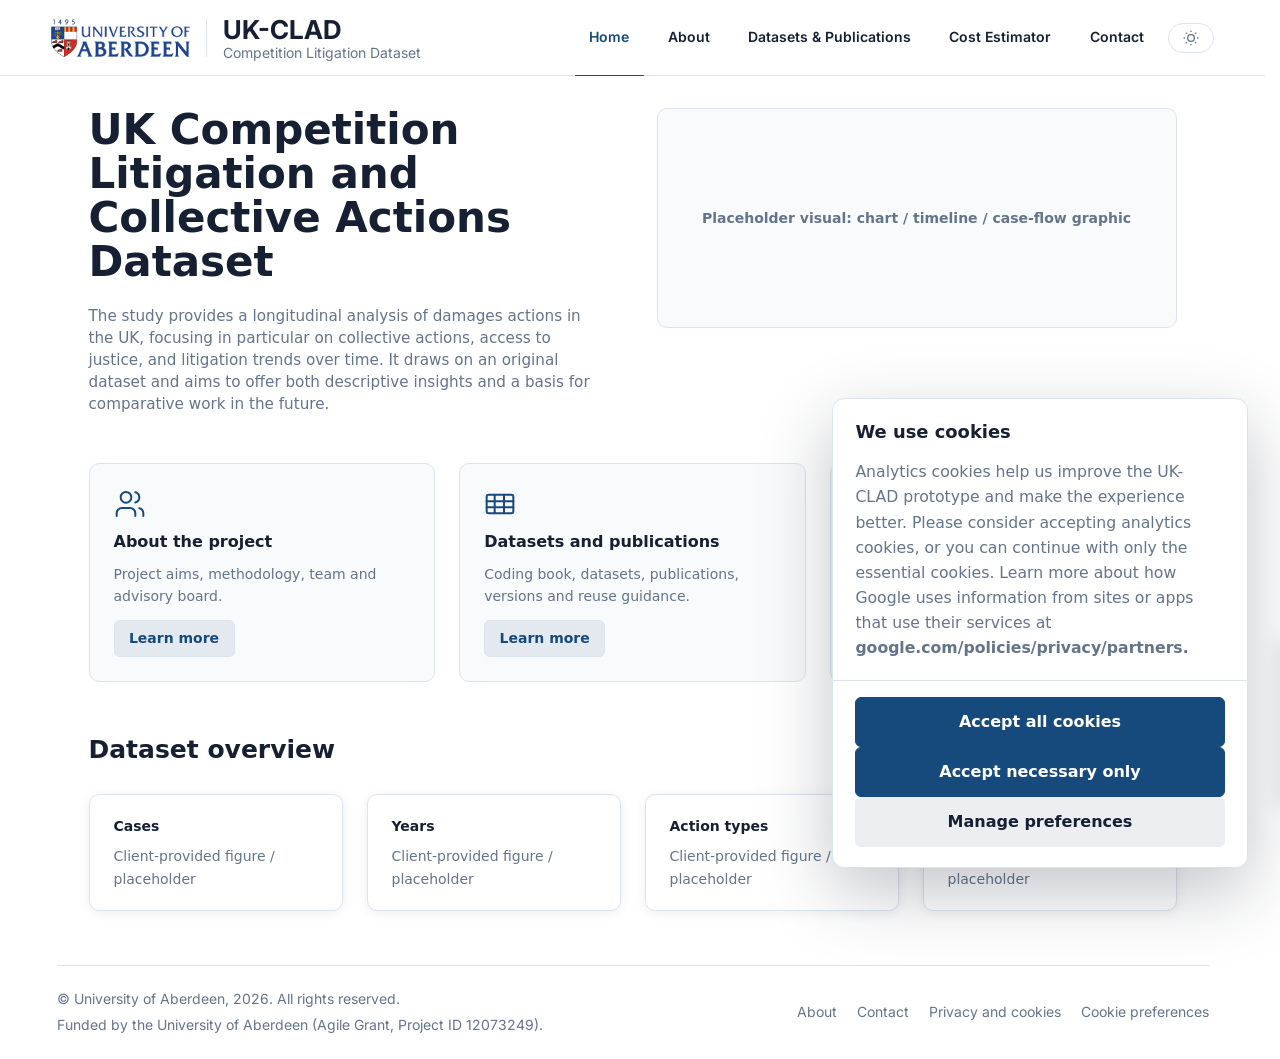
==== commit f13e3458: "deploy: update demo snapshot - Source snapshot: Aberdeen-Software-Factory/ECLAJ tag demo-2026-06-23-" ====
--- a/index.html
+++ b/index.html
@@ -26,7 +26,7 @@
     <nav class="site-nav" aria-label="Main navigation">
       <a href="index.html" aria-current="page">Home</a>
       <a href="pages/about.html">About</a>
-      <a href="pages/datasets.html">Datasets</a>
+      <a href="pages/datasets.html">Datasets &amp; Publications</a>
       <a href="pages/cost-estimator.html">Cost Estimator</a>
       <a href="pages/contact.html">Contact</a>
       <button class="tbtn theme-toggle" id="tbtn" type="button" aria-label="Toggle theme">
@@ -49,7 +49,7 @@
     <ul class="mobile-nav">
       <li><a href="index.html" aria-current="page">Home</a></li>
       <li><a href="pages/about.html">About</a></li>
-      <li><a href="pages/datasets.html">Datasets</a></li>
+      <li><a href="pages/datasets.html">Datasets &amp; Publications</a></li>
       <li><a href="pages/cost-estimator.html">Cost Estimator</a></li>
       <li><a href="pages/contact.html">Contact</a></li>
     </ul>
@@ -98,8 +98,8 @@
           <line x1="8" y1="5" x2="8" y2="19"/>
           <line x1="15" y1="5" x2="15" y2="19"/>
         </svg>
-        <h2 class="home-card-title">Download the data</h2>
-        <p class="home-card-desc">Coding book, datasets, versions and reuse guidance.</p>
+        <h2 class="home-card-title">Datasets and publications</h2>
+        <p class="home-card-desc">Coding book, datasets, publications, versions and reuse guidance.</p>
         <a href="pages/datasets.html" class="home-card-link">Learn more</a>
       </article>
       <article class="home-card">
--- a/css/styles.css
+++ b/css/styles.css
@@ -5,6 +5,7 @@
   --color-muted: #64748b;
   --color-border: #dbe3ef;
   --color-accent: #174a7c;
+  --color-on-accent: #ffffff;
   --space-page: clamp(1rem, 4vw, 4rem);
   --content-width: 72rem;
   --font-body: system-ui, -apple-system, BlinkMacSystemFont, "Segoe UI", sans-serif;
@@ -17,6 +18,7 @@
   --color-muted: #94a3b8;
   --color-border: #334155;
   --color-accent: #93c5fd;
+  --color-on-accent: #0f172a;
 }
 
 /* RESET */
@@ -217,6 +219,22 @@
 
 [data-theme="dark"] .nav-uoa-logo-dark {
   display: block;
+}
+
+[data-theme="dark"] .site-header.scrolled {
+  box-shadow: 0 10px 26px rgba(0, 0, 0, 0.4);
+}
+
+[data-theme="dark"] #mobile-menu {
+  box-shadow: 0 18px 40px rgba(0, 0, 0, 0.5);
+}
+
+[data-theme="dark"] .data-card {
+  box-shadow: 0 2px 12px rgba(0, 0, 0, 0.3);
+}
+
+[data-theme="dark"] .survey-tab {
+  box-shadow: -2px 2px 8px rgba(0, 0, 0, 0.4);
 }
 
 /* HAMBURGER MENU */
@@ -556,9 +574,9 @@
 
 .estimator-grid {
   display: grid;
-  grid-template-columns: minmax(0, 1fr) minmax(18rem, 0.82fr);
-  gap: 3rem;
-  align-items: start;
+  grid-template-columns: repeat(2, minmax(0, 1fr));
+  gap: 1.25rem;
+  align-items: stretch;
 }
 
 .estimator-side {
@@ -636,7 +654,7 @@
   border: 1px solid var(--color-accent);
   border-radius: 4px;
   background: var(--color-accent);
-  color: #ffffff;
+  color: var(--color-on-accent);
   cursor: pointer;
   font: inherit;
   font-size: 0.9rem;
@@ -674,7 +692,7 @@
 .download-actions button:not(:disabled) {
   background: var(--color-accent);
   border-color: var(--color-accent);
-  color: #ffffff;
+  color: var(--color-on-accent);
   cursor: pointer;
 }
 
@@ -817,7 +835,7 @@
   align-items: center;
   padding: 0.45rem 0.85rem;
   background: var(--color-accent);
-  color: #fff;
+  color: var(--color-on-accent);
   border-radius: 4px;
   font-size: 0.85rem;
   font-weight: 700;
@@ -841,7 +859,7 @@
   border-radius: 6px 0 0 6px;
   font-size: 0.75rem;
   font-weight: 600;
-  color: #ffffff;
+  color: var(--color-on-accent);
   cursor: pointer;
   box-shadow: -2px 2px 8px rgba(23, 32, 51, 0.15);
   opacity: 0;
@@ -863,7 +881,7 @@
 .survey-tab-text {
   display: block;
   transform: rotate(180deg);
-  color: #ffffff;
+  color: var(--color-on-accent);
 }
 
 .survey-panel-btn:focus-visible,
@@ -927,6 +945,10 @@
   color: var(--color-muted);
 }
 
+.stat-section-label {
+  color: var(--color-text) !important;
+}
+
 .topic-label {
   font-size: 1.05rem;
   font-weight: 700;
@@ -1014,17 +1036,15 @@
 
 /* Cost Estimator link */
 .estimator-link {
-  display: inline-block;
-  font-size: 0.75rem;
   font-weight: 600;
   color: var(--color-accent);
-  border: 1.5px solid var(--color-accent);
-  border-radius: 999px;
-  padding: 0.15rem 0.6rem;
-  text-decoration: none;
-  vertical-align: middle;
-}
-.estimator-link:hover { background: color-mix(in srgb, var(--color-accent) 8%, transparent); }
+  text-decoration-thickness: 0.08em;
+  text-underline-offset: 0.16em;
+}
+
+.estimator-link:hover {
+  text-decoration-thickness: 0.12em;
+}
 
 .aims-list {
   list-style: none;
@@ -1049,7 +1069,7 @@
   height: 1.5rem;
   border-radius: 50%;
   background: var(--color-text);
-  color: #ffffff;
+  color: var(--color-surface);
   display: flex;
   align-items: center;
   justify-content: center;
@@ -1116,6 +1136,62 @@
 
 .profile-card p {
   max-width: 100%;
+}
+
+.formula-block {
+  margin: 0.5rem 0 0.25rem;
+}
+
+.formula-wrap {
+  display: flex;
+  align-items: center;
+  justify-content: center;
+  gap: 0.75rem 1rem;
+  background: color-mix(in srgb, var(--color-accent) 5%, transparent);
+  border: 1px solid color-mix(in srgb, var(--color-accent) 20%, var(--color-border));
+  border-radius: 6px;
+  padding: 1.1rem 1.5rem;
+  font-size: 0.92rem;
+  flex-wrap: wrap;
+}
+
+.formula-rhs {
+  display: flex;
+  align-items: center;
+  gap: 0.75rem;
+  flex-shrink: 0;
+}
+
+.formula-lhs {
+  font-weight: 700;
+  color: var(--color-text);
+}
+
+.formula-op {
+  color: var(--color-muted);
+  font-size: 1.05rem;
+  font-weight: 500;
+}
+
+.formula-frac {
+  display: inline-flex;
+  flex-direction: column;
+  align-items: center;
+  gap: 0;
+  line-height: 1.4;
+}
+
+.formula-num {
+  border-bottom: 1.5px solid var(--color-text);
+  padding: 0 0.25rem 0.2rem;
+  color: var(--color-accent);
+  font-weight: 600;
+}
+
+.formula-den {
+  padding: 0.2rem 0.25rem 0;
+  color: var(--color-accent);
+  font-weight: 600;
 }
 
 .profile-link {
@@ -1138,7 +1214,9 @@
 
 /* CONTACT PAGE */
 
-.contact-page {
+.contact-page,
+.estimator-page,
+.datasets-page {
   display: grid;
   align-content: start;
   gap: 1.25rem;
@@ -1174,6 +1252,17 @@
 
 .contact-card p {
   font-size: 0.94rem;
+}
+
+.contact-details {
+  color: var(--color-muted);
+  font-size: 0.94rem;
+  font-style: normal;
+  line-height: 1.65;
+}
+
+.contact-details strong {
+  color: var(--color-text);
 }
 
 /* PRIVACY PAGE */
@@ -1534,11 +1623,6 @@
 
 /* DATASETS PAGE */
 
-.datasets-page {
-  display: grid;
-  gap: 3rem;
-}
-
 /* Datasets hero */
 
 
@@ -1570,6 +1654,10 @@
   grid-template-columns: minmax(0, 1fr);
 }
 
+.resource-grid-double {
+  grid-template-columns: repeat(2, minmax(0, 1fr));
+}
+
 .resource-card,
 .datasets-panel {
   border: 1px solid var(--color-border);
@@ -1614,7 +1702,7 @@
   border: 1px solid var(--color-accent);
   border-radius: 4px;
   background: var(--color-accent);
-  color: #ffffff;
+  color: var(--color-on-accent);
   cursor: pointer;
   font-size: 0.9rem;
   font-weight: 800;
@@ -1683,6 +1771,7 @@
   justify-content: center;
   width: 1rem;
   height: 1rem;
+  background: var(--color-surface);
   border: 1px solid color-mix(in srgb, var(--color-accent) 35%, var(--color-border));
   border-radius: 50%;
   color: var(--color-accent);
@@ -1690,6 +1779,7 @@
   font-size: 0.68rem;
   font-weight: 800;
   line-height: 1;
+  position: relative;
 }
 
 .table-info::after {
@@ -1864,6 +1954,11 @@
     grid-template-columns: 1fr;
   }
 
+  .profile-card {
+    justify-items: center;
+    text-align: center;
+  }
+
   .profile-link {
     justify-self: start;
   }
@@ -1950,3 +2045,180 @@
   }
 
 }
+
+/* MAP STYLES */
+.geography-wrap {
+  display: flex;
+  flex-direction: column;
+  gap: 1rem;
+}
+
+.geography-controls {
+  display: flex;
+  gap: 1.25rem;
+  flex-wrap: wrap;
+  align-items: center;
+}
+
+.geography-toggle-group {
+  display: flex;
+  border: 1.5px solid var(--color-border);
+  border-radius: 999px;
+  overflow: hidden;
+}
+
+.geography-toggle {
+  background: var(--color-surface);
+  border: none;
+  border-left: 1.5px solid var(--color-border);
+  padding: 0.3rem 1rem;
+  font-size: 0.8rem;
+  font-weight: 600;
+  color: var(--color-muted);
+  cursor: pointer;
+  transition: background 0.15s, color 0.15s;
+}
+
+.geography-toggle:first-child { border-left: none; }
+
+.geography-toggle.active {
+  background: var(--color-accent);
+  color: var(--color-on-accent);
+}
+
+/* Legend */
+.geography-legend {
+  display: flex;
+  align-items: center;
+  gap: 0.75rem;
+}
+
+#geography-legend-items {
+  display: flex;
+  gap: 0.6rem;
+  flex-wrap: wrap;
+}
+
+.geography-legend-item {
+  display: flex;
+  align-items: center;
+  gap: 0.3rem;
+  font-size: 0.75rem;
+  color: var(--color-muted);
+}
+
+.geography-legend-swatch {
+  width: 11px;
+  height: 11px;
+  border-radius: 50%;
+  flex-shrink: 0;
+}
+
+/* Map layout */
+.geography-map-area {
+  display: grid;
+  grid-template-columns: 1fr 270px;
+  gap: 1rem;
+  align-items: start;
+}
+
+#geography-map {
+  height: 420px;
+  border-radius: 8px;
+  border: 1px solid var(--color-border);
+  z-index: 0;
+}
+
+.geography-sidebar {
+  display: flex;
+  flex-direction: column;
+  gap: 0.6rem;
+  height: 420px;
+  overflow: hidden;
+}
+
+#geography-sectors {
+  display: flex;
+  flex-direction: column;
+  gap: 0.3rem;
+  overflow-y: auto;
+  flex: 1;
+  min-height: 0;
+}
+
+.geography-sector-label {
+  display: flex;
+  align-items: center;
+  gap: 0.4rem;
+  font-size: 0.77rem;
+  color: var(--color-muted);
+  cursor: pointer;
+  line-height: 1.3;
+}
+
+.geography-sector-label input[type="checkbox"] {
+  flex-shrink: 0;
+}
+
+
+/* Circle markers */
+.geo-circle {
+  border-radius: 50%;
+  color: #fff;
+  font-weight: 700;
+  text-align: center;
+  display: flex;
+  align-items: center;
+  justify-content: center;
+  cursor: pointer;
+  border: 2px solid rgba(255, 255, 255, 0.35);
+  box-shadow: 0 1px 5px rgba(0, 0, 0, 0.25);
+}
+
+/* Tooltip */
+.map-tooltip {
+  display: flex;
+  flex-direction: column;
+  gap: 0.2rem;
+  padding: 0.6rem 0.8rem;
+  font-size: 0.78rem;
+  font-family: inherit;
+  min-width: 140px;
+}
+
+.map-tt-area {
+  font-size: 0.9rem;
+  font-weight: 700;
+  color: var(--color-text);
+}
+
+.map-tt-total {
+  font-size: 0.75rem;
+  color: var(--color-muted);
+  margin-bottom: 0.25rem;
+}
+
+.map-tt-row {
+  display: flex;
+  justify-content: space-between;
+  gap: 1rem;
+  color: var(--color-muted);
+}
+
+@media (max-width: 640px) {
+  .geography-map-area {
+    grid-template-columns: 1fr;
+  }
+
+  #geography-map {
+    height: 320px;
+  }
+
+  .geography-sidebar {
+    height: auto;
+  }
+
+  #geography-sectors {
+    max-height: 200px;
+  }
+}
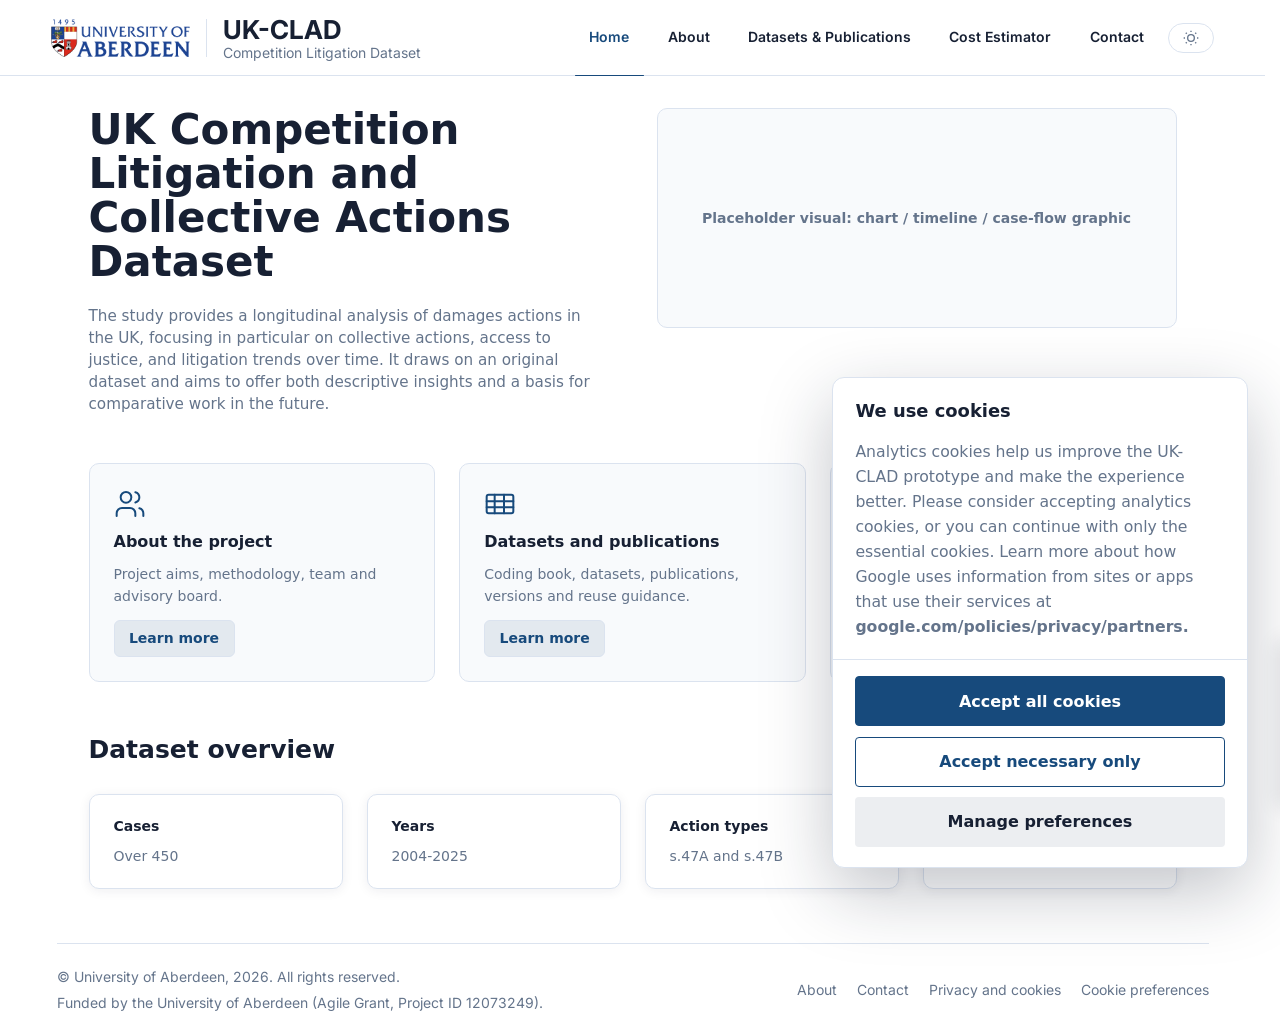
==== commit f95357f7: "deploy: update demo snapshot - Source snapshot: Aberdeen-Software-Factory/ECLAJ tag demo-2026-06-29-" ====
--- a/index.html
+++ b/index.html
@@ -125,19 +125,19 @@
       <div class="data-cards">
         <div class="data-card">
           <p class="data-card-label">Cases</p>
-          <p class="data-card-value">Client-provided figure / placeholder</p>
+          <p class="data-card-value" data-site-stat="publicStats.homeCases">Over 450</p>
         </div>
         <div class="data-card">
           <p class="data-card-label">Years</p>
-          <p class="data-card-value">Client-provided figure / placeholder</p>
+          <p class="data-card-value" data-site-stat="publicStats.timeframeLabel">2004-2025</p>
         </div>
         <div class="data-card">
           <p class="data-card-label">Action types</p>
-          <p class="data-card-value">Client-provided figure / placeholder</p>
+          <p class="data-card-value" data-site-stat="publicStats.homeActionTypes">s.47A and s.47B</p>
         </div>
         <div class="data-card">
           <p class="data-card-label">Downloads</p>
-          <p class="data-card-value">Client-provided figure / placeholder</p>
+          <p class="data-card-value" data-site-stat="publicStats.homeDownloads">To confirm</p>
         </div>
       </div>
     </section>
@@ -146,6 +146,7 @@
 
   <div id="site-footer"></div>
 
+  <script src="js/site-stats.js"></script>
   <script src="js/main.js"></script>
   <script src="js/navigation.js"></script>
   <script src="js/footer.js"></script>
--- a/css/styles.css
+++ b/css/styles.css
@@ -1347,6 +1347,7 @@
 
 .cookie-banner-actions {
   display: grid;
+  gap: 0.65rem;
   justify-content: stretch;
   border-top: 1px solid var(--color-border);
   padding: 1rem 1.4rem 1.25rem;
@@ -1359,10 +1360,17 @@
 .cookie-button {
   min-height: 3rem;
   border: 1px solid var(--color-border);
-  border-radius: 6px;
+  border-radius: 4px;
   cursor: pointer;
   font-weight: 800;
   padding: 0.7rem 1rem;
+}
+
+.cookie-button:focus-visible,
+.cookie-icon-button:focus-visible,
+.cookie-switch:focus-visible {
+  outline: 2px solid var(--color-accent);
+  outline-offset: 3px;
 }
 
 .cookie-button-primary {
@@ -1381,8 +1389,8 @@
 
 .cookie-button-secondary {
   border-color: var(--cookie-control-bg);
-  background: var(--cookie-control-bg);
-  color: var(--cookie-control-text);
+  background: transparent;
+  color: var(--color-accent);
 }
 
 .cookie-button-muted {
@@ -1674,12 +1682,14 @@
 }
 
 .resource-card h2,
+.resource-card h3,
 .datasets-panel h2 {
   font-size: 1.12rem;
   line-height: 1.25;
 }
 
-.resource-card h2 {
+.resource-card h2,
+.resource-card h3 {
   margin-bottom: 0.55rem;
 }
 
@@ -1929,6 +1939,38 @@
   padding: 0.35rem 0.45rem;
 }
 
+/* Publications section */
+
+.paper-meta {
+  font-size: 0.82rem;
+  color: var(--color-muted);
+  margin-bottom: 0.35rem;
+}
+
+.paper-meta-sep {
+  margin: 0 0.35rem;
+}
+
+.publication-card h3 {
+  font-size: 1.25rem;
+  line-height: 1.2;
+  margin-bottom: 0.5rem;
+}
+
+.paper-author {
+  margin-bottom: 0.65rem;
+}
+
+.paper-author a {
+  color: var(--color-accent);
+  font-size: 0.95rem;
+  text-decoration: none;
+}
+
+.paper-author a:hover {
+  text-decoration: underline;
+}
+
 /* RESPONSIVENESS */
 
 @media (max-width: 1000px) {
